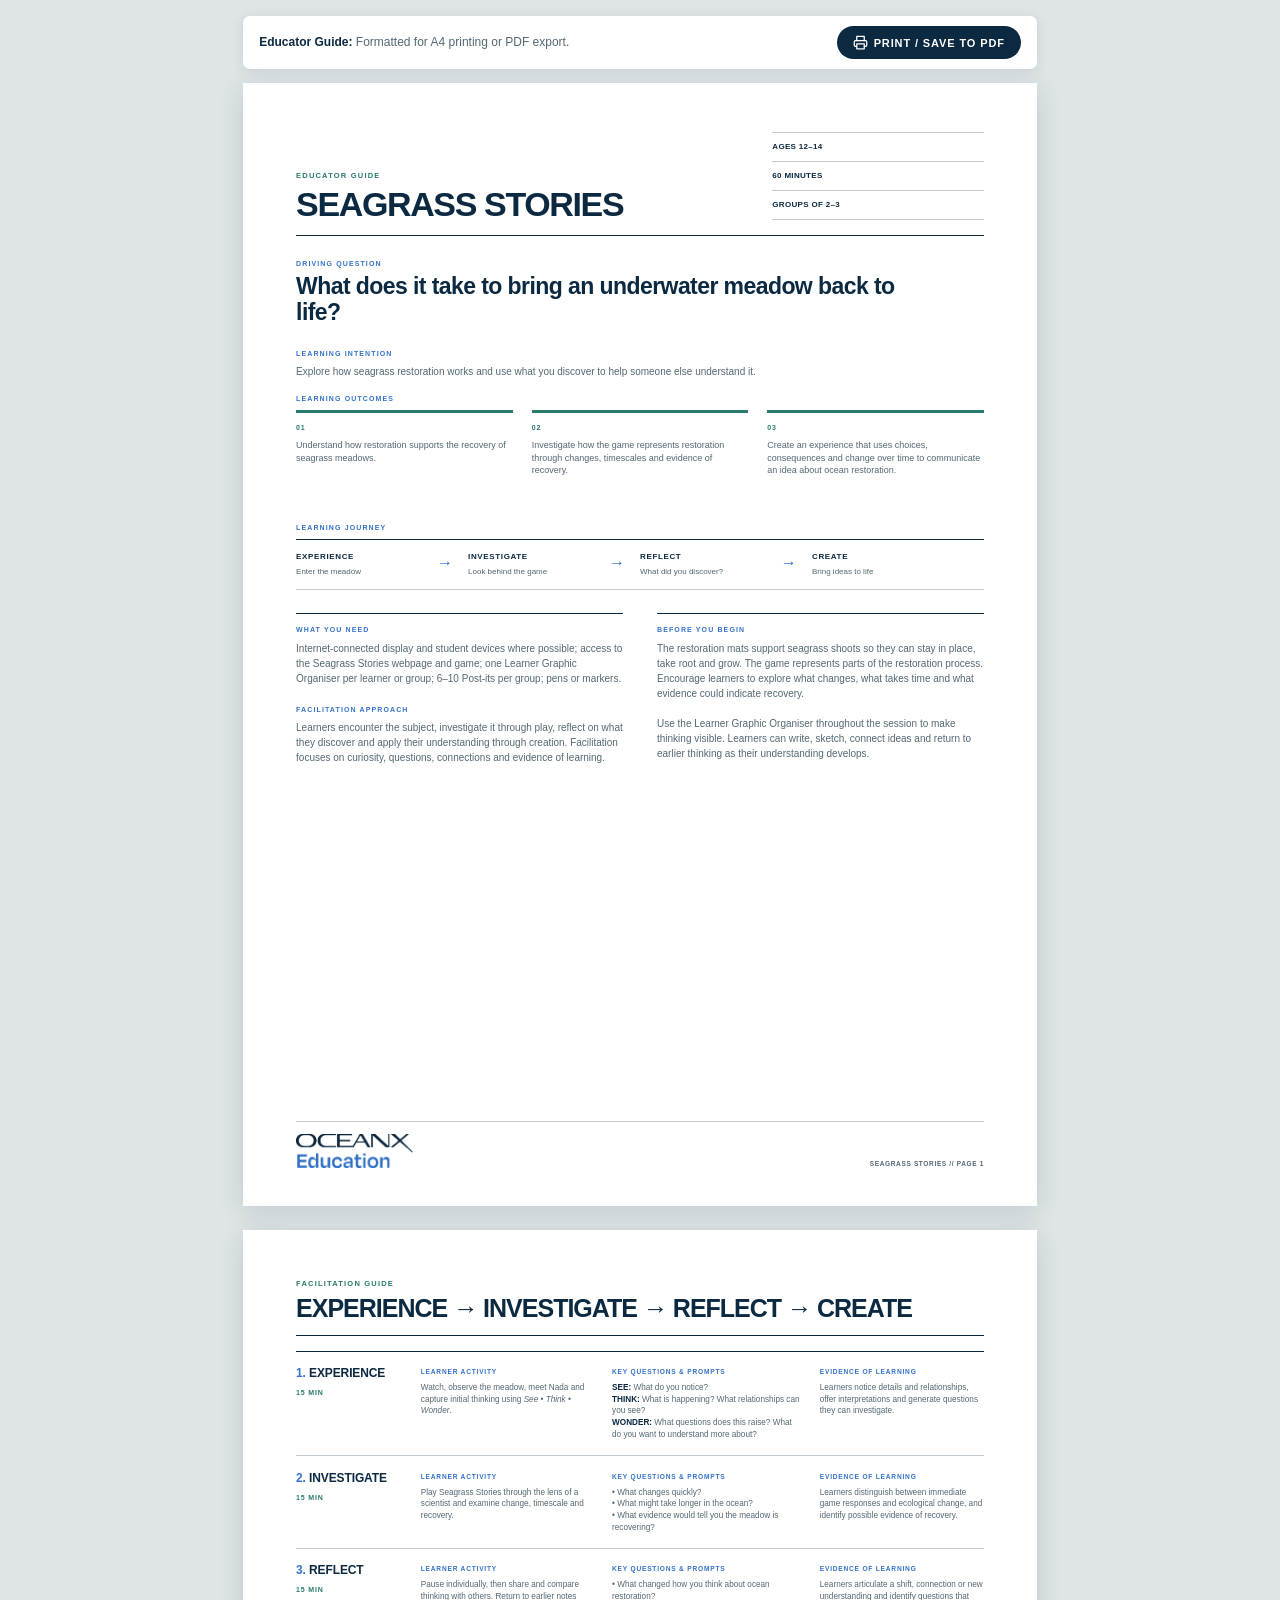
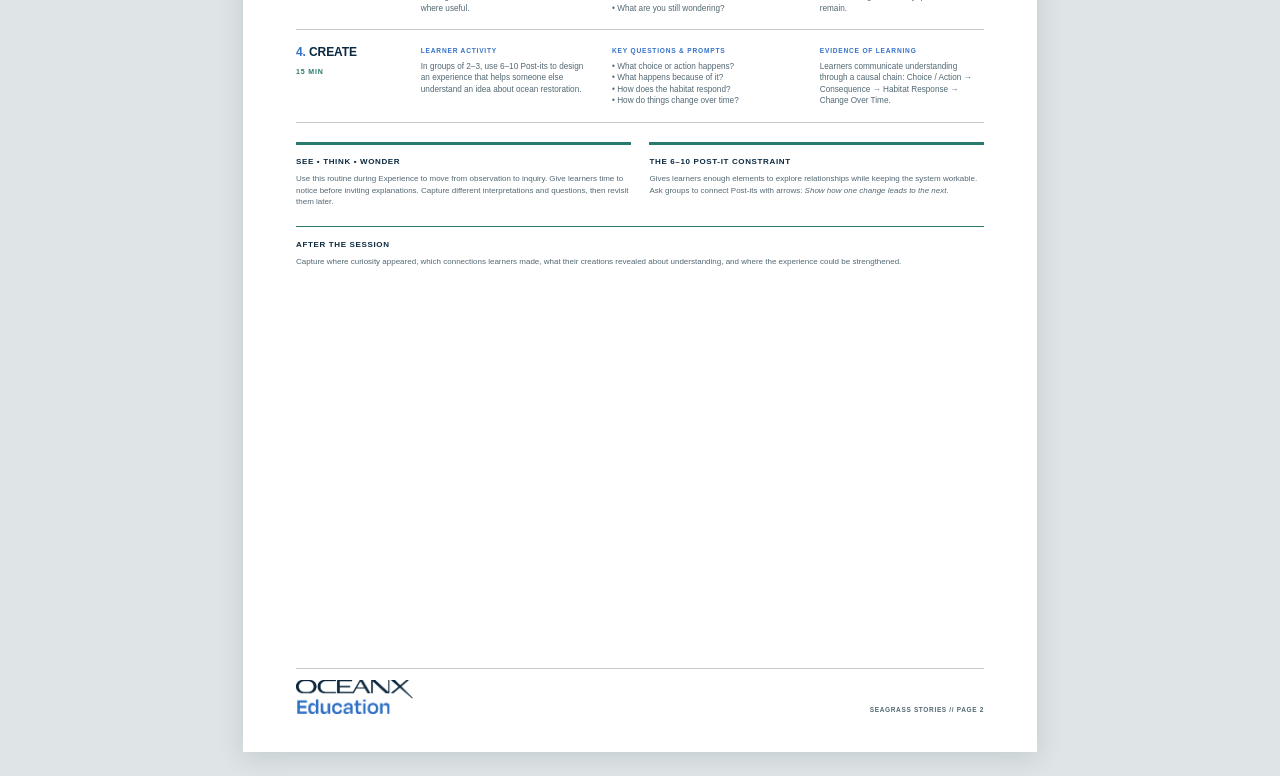
==== educatorguide.html @ f338c774 "Updated files with visual improvements" ====
<!DOCTYPE html>
<html lang="en-GB">
<head>
  <meta charset="UTF-8">
  <meta name="viewport" content="width=device-width, initial-scale=1.0">
  <title>Seagrass Stories – Educator Guide</title>
  <link rel="icon" type="image/svg+xml" href="data:image/svg+xml,%3Csvg xmlns='http://www.w3.org/2000/svg' viewBox='0 0 64 64'%3E%3Crect width='64' height='64' rx='14' fill='%230b2940'/%3E%3Cpath d='M30 55C23 43 23 26 38 9c2 18-1 34-8 46Z' fill='%234fb69c'/%3E%3Cpath d='M30 52c1-15 3-27 7-38' fill='none' stroke='%23d8f1e8' stroke-width='2' stroke-linecap='round'/%3E%3C/svg%3E">
  <style>
    @import url('https://fonts.googleapis.com/css2?family=Plus+Jakarta+Sans:wght@500;600;700;800&display=swap');

    :root {
      --navy: #0e2a38;
      --teal: #008374;
      --teal-light: #e8f5f3;
      --card-bg: #f8fafb;
      --header-bg: #f1f5f9;
      --text: #1f2937;
      --text-muted: #596773;
      --border: #cbd5e1;
      --border-light: #e2e8f0;
      --font-heading: 'Zeist', 'Plus Jakarta Sans', Arial, sans-serif;
      --font-body: Arial, Helvetica, sans-serif;
    }

    * {
      box-sizing: border-box;
      margin: 0;
      padding: 0;
    }

    body {
      background-color: #f8fafc;
      color: var(--text);
      font-family: var(--font-body);
      line-height: 1.5;
      -webkit-print-color-adjust: exact;
      print-color-adjust: exact;
    }

    /* =========================================================
       SCREEN ACTION BAR (Disappears on Print)
       ========================================================= */
    .print-action-bar {
      max-width: 820px;
      margin: 16px auto 0 auto;
      padding: 10px 16px;
      background: #ffffff;
      border: 1px solid var(--border);
      border-left: 4px solid var(--teal);
      border-radius: 6px;
      display: flex;
      justify-content: space-between;
      align-items: center;
      gap: 12px;
      box-shadow: 0 1px 4px rgba(0, 0, 0, 0.04);
    }

    .action-text {
      font-size: 12px;
      color: var(--text-muted);
      line-height: 1.4;
    }

    .action-text strong {
      color: var(--navy);
    }

    .print-btn {
      display: inline-flex;
      align-items: center;
      gap: 6px;
      background: var(--navy);
      color: #ffffff;
      border: none;
      padding: 8px 14px;
      border-radius: 4px;
      font-family: var(--font-heading);
      font-size: 11px;
      font-weight: 700;
      letter-spacing: 0.04em;
      text-transform: uppercase;
      cursor: pointer;
      white-space: nowrap;
      transition: opacity 0.15s ease;
    }

    .print-btn:hover {
      opacity: 0.9;
    }

    /* Document Sheets */
    .sheet {
      width: 100%;
      max-width: 820px;
      background: #ffffff;
      margin: 16px auto;
      padding: 24px 20px;
      box-shadow: 0 2px 10px rgba(0, 0, 0, 0.04);
      border: 1px solid var(--border-light);
      border-radius: 6px;
      display: flex;
      flex-direction: column;
      justify-content: space-between;
    }

    /* Header */
    .header {
      border-bottom: 2px solid var(--navy);
      padding-bottom: 10px;
      margin-bottom: 16px;
      display: flex;
      flex-direction: column;
      gap: 6px;
    }

    .eyebrow-row {
      display: flex;
      justify-content: space-between;
      align-items: center;
      margin-bottom: 2px;
    }

    .eyebrow {
      font-family: var(--font-heading);
      font-size: 11px;
      font-weight: 700;
      letter-spacing: 0.08em;
      text-transform: uppercase;
      color: var(--teal);
    }

    .print-badge {
      font-family: var(--font-heading);
      font-size: 9px;
      font-weight: 700;
      letter-spacing: 0.05em;
      text-transform: uppercase;
      color: var(--text-muted);
      border: 1px solid var(--border);
      background: var(--card-bg);
      padding: 2px 6px;
      border-radius: 3px;
    }

    .main-title {
      font-family: var(--font-heading);
      font-size: 26px;
      font-weight: 800;
      text-transform: uppercase;
      letter-spacing: -0.01em;
      color: var(--navy);
      line-height: 1.1;
    }

    .meta-pills {
      display: flex;
      flex-wrap: wrap;
      gap: 6px;
    }

    .meta-pills span {
      font-size: 11px;
      font-weight: bold;
      color: var(--navy);
      background: var(--teal-light);
      padding: 4px 10px;
      border-radius: 4px;
      border: 1px solid rgba(0, 131, 116, 0.2);
    }

    /* Content Hierarchy */
    .section-label {
      font-family: var(--font-heading);
      font-size: 11px;
      font-weight: 800;
      text-transform: uppercase;
      letter-spacing: 0.06em;
      color: var(--navy);
      margin-top: 14px;
      margin-bottom: 4px;
    }

    .lead-question {
      font-family: var(--font-heading);
      font-size: 16px;
      font-weight: 700;
      color: var(--navy);
      background: var(--card-bg);
      border-left: 3px solid var(--teal);
      border-top: 1px solid var(--border-light);
      border-right: 1px solid var(--border-light);
      border-bottom: 1px solid var(--border-light);
      padding: 10px 12px;
      border-radius: 0 6px 6px 0;
      margin: 8px 0 14px 0;
    }

    .body-copy {
      font-size: 12px;
      color: var(--text);
      line-height: 1.55;
      margin-bottom: 8px;
    }

    .bullet-list {
      list-style: none;
      margin-bottom: 12px;
    }

    .bullet-list li {
      font-size: 12px;
      line-height: 1.5;
      position: relative;
      padding-left: 14px;
      margin-bottom: 4px;
    }

    .bullet-list li::before {
      content: "•";
      position: absolute;
      left: 0;
      color: var(--teal);
      font-weight: bold;
    }

    /* Learning Journey */
    .journey-strip {
      display: grid;
      grid-template-columns: 1fr;
      gap: 8px;
      margin: 10px 0 16px 0;
    }

    .journey-step {
      background: var(--card-bg);
      border-left: 3px solid var(--teal);
      border-top: 1px solid var(--border-light);
      border-right: 1px solid var(--border-light);
      border-bottom: 1px solid var(--border-light);
      padding: 10px 12px;
      border-radius: 4px;
      display: flex;
      justify-content: space-between;
      align-items: baseline;
    }

    .step-name {
      font-family: var(--font-heading);
      font-size: 11px;
      font-weight: 800;
      text-transform: uppercase;
      color: var(--navy);
    }

    .step-sub {
      font-size: 11px;
      color: var(--text-muted);
    }

    .two-col {
      display: flex;
      flex-direction: column;
      gap: 12px;
      margin-top: 10px;
    }

    /* Facilitation Sequence (Page 2) */
    .sequence-stack {
      display: flex;
      flex-direction: column;
      gap: 10px;
      margin: 12px 0 16px 0;
    }

    .phase-card {
      border: 1px solid var(--border);
      border-radius: 6px;
      overflow: hidden;
      background: #ffffff;
    }

    .phase-card-header {
      background: var(--header-bg);
      border-bottom: 1px solid var(--border);
      padding: 8px 12px;
      display: flex;
      justify-content: space-between;
      align-items: center;
    }

    .phase-card-title {
      font-family: var(--font-heading);
      font-size: 12px;
      font-weight: 800;
      text-transform: uppercase;
      letter-spacing: 0.04em;
      color: var(--navy);
    }

    .phase-card-time {
      font-size: 10.5px;
      font-weight: bold;
      color: var(--teal);
      background: #ffffff;
      padding: 2px 8px;
      border: 1px solid var(--border);
      border-radius: 3px;
    }

    .phase-card-body {
      display: flex;
      flex-direction: column;
      gap: 10px;
      padding: 10px 12px;
    }

    .col-label {
      font-family: var(--font-heading);
      font-size: 10px;
      font-weight: 800;
      text-transform: uppercase;
      color: var(--teal);
      letter-spacing: 0.04em;
      margin-bottom: 3px;
    }

    .col-content {
      font-size: 11.5px;
      line-height: 1.45;
      color: var(--text);
    }

    .notes-grid {
      display: flex;
      flex-direction: column;
      gap: 8px;
      margin-bottom: 12px;
    }

    .note-box {
      background: var(--card-bg);
      border: 1px solid var(--border-light);
      border-left: 3px solid var(--navy);
      border-radius: 0 4px 4px 0;
      padding: 9px 12px;
    }

    .note-box h3 {
      font-family: var(--font-heading);
      font-size: 11px;
      font-weight: 800;
      text-transform: uppercase;
      color: var(--navy);
      margin-bottom: 2px;
    }

    .note-box p {
      font-size: 11px;
      line-height: 1.45;
      color: var(--text-muted);
    }

    .doc-footer {
      border-top: 1px solid var(--border-light);
      padding-top: 8px;
      margin-top: 16px;
      font-family: var(--font-heading);
      font-size: 9.5px;
      font-weight: 700;
      text-transform: uppercase;
      letter-spacing: 0.05em;
      color: var(--text-muted);
      display: flex;
      justify-content: space-between;
    }

    /* Screen Desktop Breakpoint */
    @media screen and (min-width: 768px) {
      .sheet {
        padding: 32px 34px;
      }
      .header {
        flex-direction: row;
        justify-content: space-between;
        align-items: flex-end;
      }
      .eyebrow-row {
        gap: 12px;
      }
      .journey-strip {
        grid-template-columns: repeat(4, 1fr);
        background: var(--card-bg);
        border: 1px solid var(--border-light);
        padding: 10px;
      }
      .journey-step {
        background: transparent;
        border: none;
        display: block;
        text-align: center;
        position: relative;
        padding: 2px;
      }
      .journey-step:not(:last-child)::after {
        content: "→";
        position: absolute;
        right: -8px;
        top: 25%;
        color: var(--teal);
        font-weight: bold;
      }
      .two-col {
        display: grid;
        grid-template-columns: 1fr 1fr;
        gap: 18px;
      }
      .phase-card-body {
        display: grid;
        grid-template-columns: 1.15fr 1fr 1fr;
        gap: 16px;
      }
      .notes-grid {
        display: grid;
        grid-template-columns: 1fr 1fr;
        gap: 12px;
      }
    }

    /* Strictly 2 A4 Pages in Print */
    @page {
      size: A4 portrait;
      margin: 0;
    }

    @media print {
      body {
        background: transparent;
      }

      /* Hide Action Bar during print */
      .print-action-bar {
        display: none !important;
      }

      .sheet {
        width: 210mm;
        height: 297mm;
        min-height: 297mm;
        max-height: 297mm;
        padding: 14mm 16mm 12mm 16mm;
        margin: 0 auto;
        box-shadow: none;
        border: none;
        border-radius: 0;
        page-break-after: always;
        overflow: hidden;
      }
      .header {
        flex-direction: row !important;
        justify-content: space-between !important;
        align-items: flex-end !important;
      }
      .journey-strip {
        display: grid !important;
        grid-template-columns: repeat(4, 1fr) !important;
        background: var(--card-bg);
        border: 1px solid var(--border-light);
        padding: 8px;
      }
      .journey-step {
        display: block !important;
        background: transparent !important;
        border: none !important;
        text-align: center;
        position: relative;
      }
      .journey-step:not(:last-child)::after {
        content: "→";
        position: absolute;
        right: -8px;
        top: 25%;
        color: var(--teal);
        font-weight: bold;
      }
      .two-col {
        display: grid !important;
        grid-template-columns: 1fr 1fr !important;
        gap: 16px !important;
      }
      .phase-card-body {
        display: grid !important;
        grid-template-columns: 1.15fr 1fr 1fr !important;
        gap: 14px !important;
      }
      .notes-grid {
        display: grid !important;
        grid-template-columns: 1fr 1fr !important;
        gap: 10px !important;
      }
    }
  </style>
  <style id="oceanx-editorial-redesign">
    :root {
      --navy: #0b2940;
      --teal: #287b6d;
      --blue: #3573c8;
      --paper: #ffffff;
      --wash: #f2f6f4;
      --text: #0b2940;
      --text-muted: #536873;
      --border: rgba(11, 41, 64, .25);
      --border-light: rgba(11, 41, 64, .14);
      --font-heading: "Zeist", "Avenir Next", Avenir, Arial, sans-serif;
      --font-body: "Zeist", "Avenir Next", Avenir, Arial, sans-serif;
    }

    body { background: #dfe5e6; color: var(--navy); line-height: 1.42; }

    .print-action-bar {
      width: min(210mm, calc(100% - 24px));
      max-width: none;
      border: 0;
      border-radius: 7px;
      box-shadow: 0 2px 12px rgba(11, 41, 64, .1);
    }

    .print-btn { border-radius: 99px; padding: 9px 16px; letter-spacing: .08em; }

    .sheet {
      position: relative;
      width: 210mm;
      max-width: none;
      min-height: 297mm;
      margin: 14px auto 24px;
      padding: 13mm 14mm 10mm;
      background: var(--paper);
      border: 0;
      border-radius: 0;
      box-shadow: 0 5px 25px rgba(11, 41, 64, .14);
    }

    .header {
      display: grid;
      grid-template-columns: 1fr auto;
      align-items: end;
      gap: 10mm;
      padding-bottom: 4mm;
      margin-bottom: 6mm;
      border-bottom: 1px solid var(--navy);
    }

    .eyebrow-row { display: block; }
    .eyebrow {
      margin-bottom: 2mm;
      color: var(--teal);
      font-size: 7.5px;
      letter-spacing: .16em;
    }
    .print-badge { display: none; }

    .main-title {
      max-width: 120mm;
      color: var(--navy);
      font-size: 34px;
      line-height: .92;
      letter-spacing: -.04em;
    }

    .meta-pills {
      width: 56mm;
      display: grid;
      gap: 0;
      border-top: 1px solid var(--border);
    }
    .meta-pills span {
      padding: 2.2mm 0;
      background: transparent;
      border: 0;
      border-bottom: 1px solid var(--border);
      border-radius: 0;
      color: var(--navy);
      font-size: 8px;
      letter-spacing: .04em;
      text-transform: uppercase;
    }

    .section-label {
      margin: 0 0 1.5mm;
      color: var(--blue);
      font-size: 7px;
      letter-spacing: .16em;
    }

    .lead-question {
      max-width: 160mm;
      margin: 0 0 6mm;
      padding: 0;
      background: transparent;
      border: 0;
      border-radius: 0;
      color: var(--navy);
      font-size: 23px;
      line-height: 1.12;
      letter-spacing: -.025em;
    }

    .body-copy { margin-bottom: 4mm; color: var(--text-muted); font-size: 10px; line-height: 1.5; }
    .bullet-list { margin: 0 0 5mm; display: grid; grid-template-columns: repeat(3, 1fr); gap: 5mm; counter-reset: outcomes; }
    .bullet-list li {
      min-height: 25mm;
      margin: 0;
      padding: 3mm 0 0;
      border-top: 3px solid var(--teal);
      color: var(--text-muted);
      font-size: 9px;
      line-height: 1.42;
      counter-increment: outcomes;
    }
    .bullet-list li::before {
      content: "0" counter(outcomes);
      position: static;
      display: block;
      margin-bottom: 2mm;
      color: var(--teal);
      font: 800 7px/1 var(--font-heading);
      letter-spacing: .12em;
    }

    .journey-strip {
      display: grid;
      grid-template-columns: repeat(4, 1fr);
      gap: 0;
      margin: 0 0 6mm;
      padding: 0;
      background: transparent;
      border-top: 1px solid var(--navy);
      border-bottom: 1px solid var(--border);
    }
    .journey-step {
      position: relative;
      display: block;
      padding: 3mm 3mm 3mm 0;
      background: transparent;
      border: 0;
      border-radius: 0;
      text-align: left;
    }
    .journey-step:not(:last-child)::after {
      content: "→";
      position: absolute;
      top: 3.2mm;
      right: 4mm;
      color: var(--blue);
      font-weight: 800;
    }
    .step-name { color: var(--navy); font-size: 8px; letter-spacing: .08em; }
    .step-sub { margin-top: 1mm; color: var(--text-muted); font-size: 8px; }

    .two-col { display: grid; grid-template-columns: 1fr 1fr; gap: 9mm; margin-top: 0; }
    .two-col > div { padding-top: 3mm; border-top: 1px solid var(--navy); }
    .two-col .section-label[style] { margin-top: 5mm !important; }

    /* Page 2: facilitation sequence */
    .sheet:nth-of-type(2) .header { grid-template-columns: 1fr; margin-bottom: 4mm; }
    .sheet:nth-of-type(2) .main-title { max-width: none; font-size: 25px !important; }

    .sequence-stack { gap: 0; margin: 0 0 5mm; border-top: 1px solid var(--navy); }
    .phase-card {
      display: grid;
      grid-template-columns: 33mm 1fr;
      background: transparent;
      border: 0;
      border-bottom: 1px solid var(--border);
      border-radius: 0;
      overflow: visible;
    }
    .phase-card-header {
      display: block;
      padding: 4mm 4mm 4mm 0;
      background: transparent;
      border: 0;
    }
    .phase-card-title {
      display: block;
      color: var(--navy);
      font-size: 12px;
      line-height: 1;
      letter-spacing: -.01em;
    }
    .phase-card-title::first-letter { color: var(--blue); }
    .phase-card-time {
      display: inline-block;
      margin-top: 2mm;
      padding: 0;
      background: transparent;
      border: 0;
      color: var(--teal);
      font-size: 7px;
      letter-spacing: .12em;
      text-transform: uppercase;
    }
    .phase-card-body {
      display: grid;
      grid-template-columns: 1.05fr 1.15fr 1fr;
      gap: 5mm;
      padding: 4mm 0;
    }
    .col-label {
      margin-bottom: 1.5mm;
      color: var(--blue);
      font-size: 6.6px;
      letter-spacing: .12em;
    }
    .col-content { color: var(--text-muted); font-size: 8.2px; line-height: 1.42; }
    .col-content strong { color: var(--navy); }

    .notes-grid { display: grid; grid-template-columns: 1fr 1fr; gap: 5mm; margin: 0; }
    .note-box {
      padding: 3mm 0 0;
      background: transparent;
      border: 0;
      border-top: 3px solid var(--teal);
      border-radius: 0;
    }
    .note-box[style] { grid-column: 1 / -1 !important; border-top-width: 1px; }
    .note-box h3 { margin-bottom: 1.5mm; font-size: 8px; letter-spacing: .08em; }
    .note-box p { color: var(--text-muted); font-size: 8px; line-height: 1.42; }

    .doc-footer {
      min-height: 11mm;
      align-items: flex-end;
      padding-top: 3mm;
      margin-top: 5mm;
      border-top: 1px solid var(--border);
      font-size: 6.5px;
      letter-spacing: .1em;
    }
    .oceanx-footer-logo {
      display: block;
      width: 31mm;
      height: 9mm;
      background: url("[data-uri]") left bottom / contain no-repeat;
      color: transparent;
      font-size: 0;
    }

    @media screen and (min-width: 768px) {
      .sheet { padding: 13mm 14mm 10mm; }
      .header { display: grid; }
      .journey-strip { padding: 0; background: transparent; border-left: 0; border-right: 0; }
      .journey-step { text-align: left; padding: 3mm 3mm 3mm 0; }
      .two-col { gap: 9mm; }
      .phase-card-body { gap: 5mm; }
      .notes-grid { gap: 5mm; }
    }

    /* Phone-first reading view. Print rules below remain A4-specific. */
    @media screen and (max-width: 767px) {
      body { background: #fff; }

      .print-action-bar {
        width: 100%;
        margin: 0;
        padding: 10px 14px;
        border-radius: 0;
        box-shadow: 0 1px 8px rgba(11, 41, 64, .1);
      }
      .action-text { font-size: 11px; }
      .print-btn { padding: 9px 12px; font-size: 9px; }
      .print-btn svg { display: none; }

      .sheet {
        width: 100%;
        min-height: 0;
        margin: 0;
        padding: 30px 20px 24px;
        overflow: visible;
        box-shadow: none;
        border-bottom: 8px solid var(--wash);
      }

      .header,
      .sheet:nth-of-type(2) .header {
        display: block;
        margin-bottom: 28px;
        padding-bottom: 20px;
      }
      .eyebrow { margin-bottom: 10px; font-size: 9px; }
      .main-title { max-width: none; font-size: clamp(34px, 12vw, 48px); line-height: .94; }
      .sheet:nth-of-type(2) .main-title { font-size: 25px !important; line-height: 1.06; }

      .meta-pills {
        width: 100%;
        grid-template-columns: repeat(3, 1fr);
        margin-top: 20px;
      }
      .meta-pills span {
        padding: 10px 5px 10px 0;
        font-size: 9px;
      }

      .section-label { margin-bottom: 8px; font-size: 9px; }
      .lead-question { margin-bottom: 30px; font-size: 27px; line-height: 1.12; }
      .body-copy { margin-bottom: 24px; font-size: 14px; line-height: 1.58; }

      .bullet-list {
        display: block;
        margin-bottom: 28px;
      }
      .bullet-list li {
        min-height: 0;
        margin-bottom: 20px;
        padding: 12px 0 0;
        font-size: 14px;
        line-height: 1.5;
      }
      .bullet-list li::before { margin-bottom: 8px; font-size: 9px; }

      .journey-strip {
        display: block;
        margin-bottom: 30px;
        border-bottom: 0;
      }
      .journey-step {
        padding: 15px 28px 15px 0;
        border-bottom: 1px solid var(--border);
      }
      .journey-step:not(:last-child)::after {
        content: "↓";
        top: 17px;
        right: 4px;
      }
      .step-name { font-size: 11px; }
      .step-sub { margin-top: 4px; font-size: 12px; }

      .two-col { display: block; }
      .two-col > div { margin-bottom: 28px; padding-top: 16px; }
      .two-col .section-label[style] { margin-top: 26px !important; }

      .sequence-stack { margin-bottom: 30px; }
      .phase-card {
        display: block;
        padding: 22px 0;
      }
      .phase-card-header {
        display: flex;
        justify-content: space-between;
        align-items: baseline;
        padding: 0 0 18px;
      }
      .phase-card-title { font-size: 21px; }
      .phase-card-time { margin-top: 0; font-size: 9px; }
      .phase-card-body {
        display: block;
        padding: 0;
      }
      .phase-card-body > div {
        padding: 15px 0;
        border-top: 1px solid var(--border-light);
      }
      .col-label { margin-bottom: 7px; font-size: 9px; }
      .col-content { font-size: 14px; line-height: 1.55; }

      .notes-grid { display: block; }
      .note-box,
      .note-box[style] {
        margin-bottom: 26px;
        padding-top: 14px;
      }
      .note-box h3 { margin-bottom: 8px; font-size: 11px; }
      .note-box p { font-size: 14px; line-height: 1.55; }

      .doc-footer {
        min-height: 46px;
        margin-top: 28px;
        padding-top: 14px;
        font-size: 8px;
      }
      .oceanx-footer-logo { width: 112px; height: 33px; }
    }

    @media print {
      body { background: transparent; }
      .sheet {
        width: 210mm;
        height: 297mm;
        min-height: 297mm;
        max-height: 297mm;
        padding: 13mm 14mm 10mm;
        margin: 0;
        background: #fff;
        box-shadow: none;
      }
      .header { display: grid !important; grid-template-columns: 1fr auto !important; }
      .sheet:nth-of-type(2) .header { grid-template-columns: 1fr !important; }
      .journey-strip { padding: 0; background: transparent; border-left: 0; border-right: 0; }
      .journey-step { text-align: left; padding: 3mm 3mm 3mm 0; }
      .two-col { gap: 9mm !important; }
      .phase-card-body { gap: 5mm !important; }
      .notes-grid { gap: 5mm !important; }
    }
  </style>
</head>
<body>

  <!-- SCREEN-ONLY ACTION BAR -->
  <aside class="print-action-bar" aria-label="Print controls">
    <div class="action-text">
      <strong>Educator Guide:</strong> Formatted for A4 printing or PDF export.
    </div>
    <button class="print-btn" onclick="window.print()">
      <svg width="15" height="15" viewBox="0 0 24 24" fill="none" stroke="currentColor" stroke-width="2" stroke-linecap="round" stroke-linejoin="round" aria-hidden="true">
        <polyline points="6 9 6 2 18 2 18 9"></polyline>
        <path d="M6 18H4a2 2 0 0 1-2-2v-5a2 2 0 0 1 2-2h16a2 2 0 0 1 2 2v5a2 2 0 0 1-2 2h-2"></path>
        <rect x="6" y="14" width="12" height="8"></rect>
      </svg>
      Print / Save to PDF
    </button>
  </aside>

  <!-- ================= GUIDE: PAGE 1 (OVERVIEW) ================= -->
  <main class="sheet">
    <div>
      <header class="header">
        <div>
          <div class="eyebrow-row">
            <div class="eyebrow">Educator Guide</div>
            <span class="print-badge">A4 Printable Guide</span>
          </div>
          <h1 class="main-title">Seagrass Stories</h1>
        </div>
        <div class="meta-pills">
          <span>Ages 12–14</span>
          <span>60 minutes</span>
          <span>Groups of 2–3</span>
        </div>
      </header>

      <div class="section-label">Driving question</div>
      <div class="lead-question">What does it take to bring an underwater meadow back to life?</div>

      <div class="section-label">Learning intention</div>
      <p class="body-copy">Explore how seagrass restoration works and use what you discover to help someone else understand it.</p>

      <div class="section-label">Learning outcomes</div>
      <ul class="bullet-list">
        <li>Understand how restoration supports the recovery of seagrass meadows.</li>
        <li>Investigate how the game represents restoration through changes, timescales and evidence of recovery.</li>
        <li>Create an experience that uses choices, consequences and change over time to communicate an idea about ocean restoration.</li>
      </ul>

      <div class="section-label">Learning journey</div>
      <div class="journey-strip">
        <div class="journey-step">
          <div class="step-name">Experience</div>
          <div class="step-sub">Enter the meadow</div>
        </div>
        <div class="journey-step">
          <div class="step-name">Investigate</div>
          <div class="step-sub">Look behind the game</div>
        </div>
        <div class="journey-step">
          <div class="step-name">Reflect</div>
          <div class="step-sub">What did you discover?</div>
        </div>
        <div class="journey-step">
          <div class="step-name">Create</div>
          <div class="step-sub">Bring ideas to life</div>
        </div>
      </div>

      <div class="two-col">
        <div>
          <div class="section-label">What you need</div>
          <p class="body-copy">Internet-connected display and student devices where possible; access to the Seagrass Stories webpage and game; one Learner Graphic Organiser per learner or group; 6–10 Post-its per group; pens or markers.</p>

          <div class="section-label" style="margin-top: 12px;">Facilitation approach</div>
          <p class="body-copy">Learners encounter the subject, investigate it through play, reflect on what they discover and apply their understanding through creation. Facilitation focuses on curiosity, questions, connections and evidence of learning.</p>
        </div>

        <div>
          <div class="section-label">Before you begin</div>
          <p class="body-copy">The restoration mats support seagrass shoots so they can stay in place, take root and grow. The game represents parts of the restoration process. Encourage learners to explore what changes, what takes time and what evidence could indicate recovery.</p>
          <p class="body-copy" style="margin-top: 8px;">Use the Learner Graphic Organiser throughout the session to make thinking visible. Learners can write, sketch, connect ideas and return to earlier thinking as their understanding develops.</p>
        </div>
      </div>
    </div>

    <footer class="doc-footer">
      <span class="oceanx-footer-logo">OceanX Education</span>
      <span>Seagrass Stories // Page 1</span>
    </footer>
  </main>

  <!-- ================= GUIDE: PAGE 2 (FACILITATION GUIDE) ================= -->
  <main class="sheet">
    <div>
      <header class="header">
        <div>
          <div class="eyebrow-row">
            <div class="eyebrow">Facilitation Guide</div>
            <span class="print-badge">Session Timeline</span>
          </div>
          <h1 class="main-title" style="font-size: 22px;">Experience → Investigate → Reflect → Create</h1>
        </div>
      </header>

      <div class="sequence-stack">
        <!-- 1 -->
        <div class="phase-card">
          <div class="phase-card-header">
            <span class="phase-card-title">1. Experience</span>
            <span class="phase-card-time">15 min</span>
          </div>
          <div class="phase-card-body">
            <div>
              <div class="col-label">Learner Activity</div>
              <div class="col-content">Watch, observe the meadow, meet Nada and capture initial thinking using <em>See • Think • Wonder</em>.</div>
            </div>
            <div>
              <div class="col-label">Key Questions & Prompts</div>
              <div class="col-content">
                <strong>SEE:</strong> What do you notice?<br>
                <strong>THINK:</strong> What is happening? What relationships can you see?<br>
                <strong>WONDER:</strong> What questions does this raise? What do you want to understand more about?
              </div>
            </div>
            <div>
              <div class="col-label">Evidence of Learning</div>
              <div class="col-content">Learners notice details and relationships, offer interpretations and generate questions they can investigate.</div>
            </div>
          </div>
        </div>

        <!-- 2 -->
        <div class="phase-card">
          <div class="phase-card-header">
            <span class="phase-card-title">2. Investigate</span>
            <span class="phase-card-time">15 min</span>
          </div>
          <div class="phase-card-body">
            <div>
              <div class="col-label">Learner Activity</div>
              <div class="col-content">Play Seagrass Stories through the lens of a scientist and examine change, timescale and recovery.</div>
            </div>
            <div>
              <div class="col-label">Key Questions & Prompts</div>
              <div class="col-content">
                • What changes quickly?<br>
                • What might take longer in the ocean?<br>
                • What evidence would tell you the meadow is recovering?
              </div>
            </div>
            <div>
              <div class="col-label">Evidence of Learning</div>
              <div class="col-content">Learners distinguish between immediate game responses and ecological change, and identify possible evidence of recovery.</div>
            </div>
          </div>
        </div>

        <!-- 3 -->
        <div class="phase-card">
          <div class="phase-card-header">
            <span class="phase-card-title">3. Reflect</span>
            <span class="phase-card-time">15 min</span>
          </div>
          <div class="phase-card-body">
            <div>
              <div class="col-label">Learner Activity</div>
              <div class="col-content">Pause individually, then share and compare thinking with others. Return to earlier notes where useful.</div>
            </div>
            <div>
              <div class="col-label">Key Questions & Prompts</div>
              <div class="col-content">
                • What changed how you think about ocean restoration?<br>
                • What are you still wondering?
              </div>
            </div>
            <div>
              <div class="col-label">Evidence of Learning</div>
              <div class="col-content">Learners articulate a shift, connection or new understanding and identify questions that remain.</div>
            </div>
          </div>
        </div>

        <!-- 4 -->
        <div class="phase-card">
          <div class="phase-card-header">
            <span class="phase-card-title">4. Create</span>
            <span class="phase-card-time">15 min</span>
          </div>
          <div class="phase-card-body">
            <div>
              <div class="col-label">Learner Activity</div>
              <div class="col-content">In groups of 2–3, use 6–10 Post-its to design an experience that helps someone else understand an idea about ocean restoration.</div>
            </div>
            <div>
              <div class="col-label">Key Questions & Prompts</div>
              <div class="col-content">
                • What choice or action happens?<br>
                • What happens because of it?<br>
                • How does the habitat respond?<br>
                • How do things change over time?
              </div>
            </div>
            <div>
              <div class="col-label">Evidence of Learning</div>
              <div class="col-content">Learners communicate understanding through a causal chain: Choice / Action → Consequence → Habitat Response → Change Over Time.</div>
            </div>
          </div>
        </div>
      </div>

      <div class="notes-grid">
        <div class="note-box">
          <h3>See • Think • Wonder</h3>
          <p>Use this routine during Experience to move from observation to inquiry. Give learners time to notice before inviting explanations. Capture different interpretations and questions, then revisit them later.</p>
        </div>
        <div class="note-box">
          <h3>The 6–10 Post-it Constraint</h3>
          <p>Gives learners enough elements to explore relationships while keeping the system workable. Ask groups to connect Post-its with arrows: <em>Show how one change leads to the next.</em></p>
        </div>
        <div class="note-box" style="grid-column: 1 / -1;">
          <h3>After the Session</h3>
          <p>Capture where curiosity appeared, which connections learners made, what their creations revealed about understanding, and where the experience could be strengthened.</p>
        </div>
      </div>
    </div>

    <footer class="doc-footer">
      <span class="oceanx-footer-logo">OceanX Education</span>
      <span>Seagrass Stories // Page 2</span>
    </footer>
  </main>

</body>
</html>
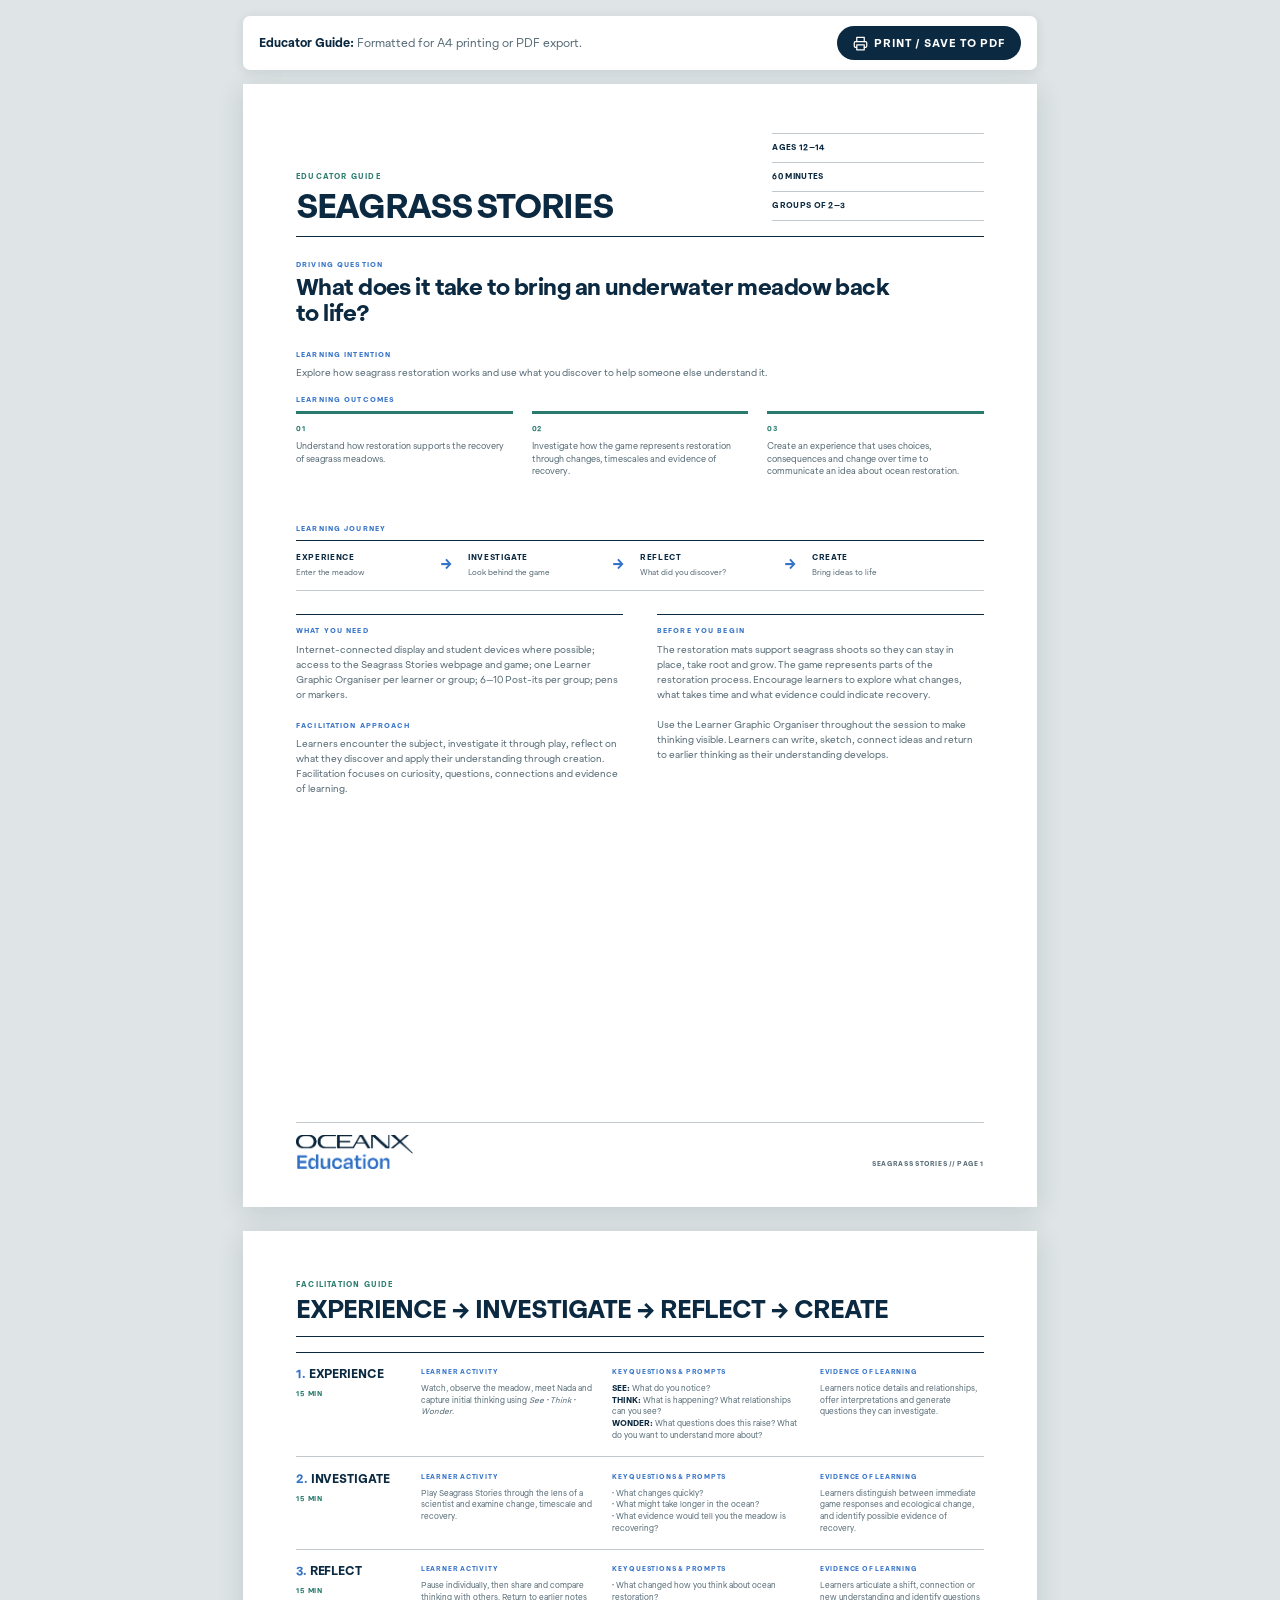
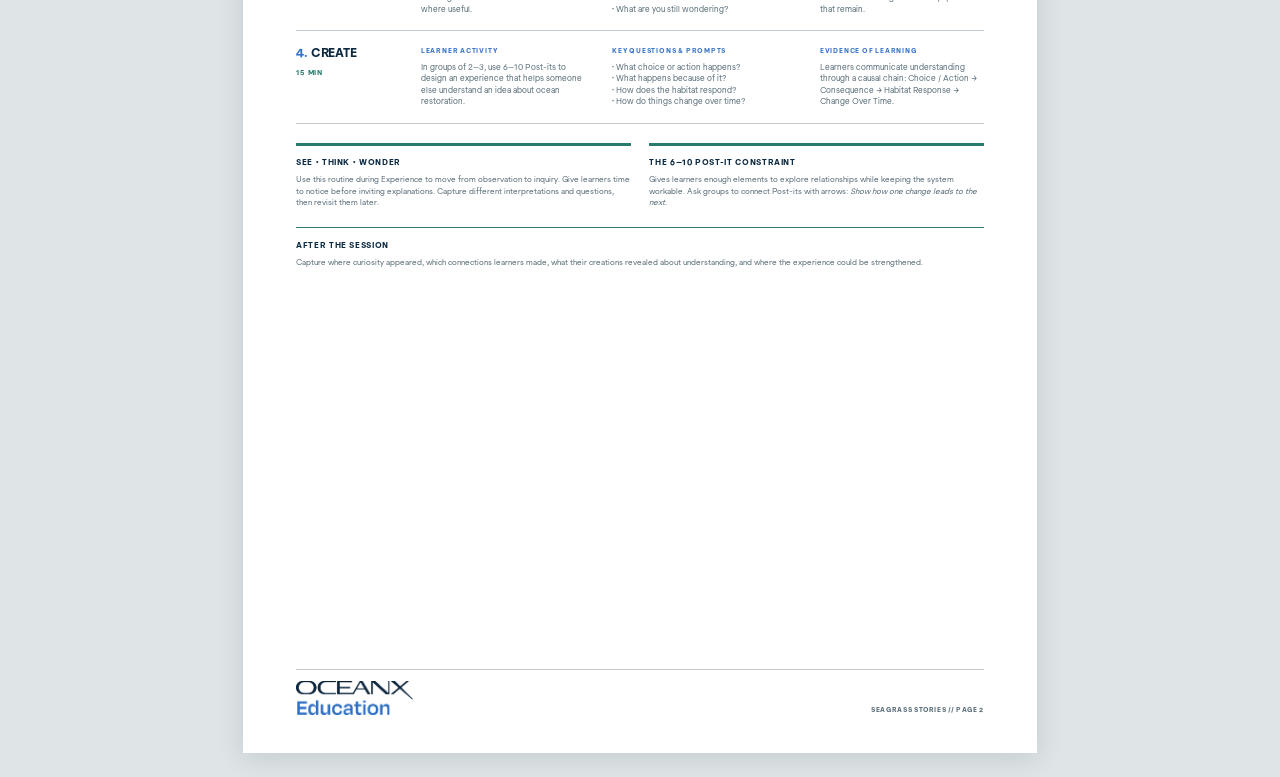
==== commit 6e6a6359: "Fix brand font loading and refresh header/footer branding - Add local @font-face declarations for Ze" ====
--- a/educatorguide.html
+++ b/educatorguide.html
@@ -6,7 +6,34 @@
   <title>Seagrass Stories – Educator Guide</title>
   <link rel="icon" type="image/svg+xml" href="data:image/svg+xml,%3Csvg xmlns='http://www.w3.org/2000/svg' viewBox='0 0 64 64'%3E%3Crect width='64' height='64' rx='14' fill='%230b2940'/%3E%3Cpath d='M30 55C23 43 23 26 38 9c2 18-1 34-8 46Z' fill='%234fb69c'/%3E%3Cpath d='M30 52c1-15 3-27 7-38' fill='none' stroke='%23d8f1e8' stroke-width='2' stroke-linecap='round'/%3E%3C/svg%3E">
   <style>
-    @import url('https://fonts.googleapis.com/css2?family=Plus+Jakarta+Sans:wght@500;600;700;800&display=swap');
+    @font-face {
+      font-family: 'Zeist';
+      src: url('assets/fonts/ZeistN2-Regular.otf') format('opentype');
+      font-weight: 400;
+      font-style: normal;
+      font-display: swap;
+    }
+    @font-face {
+      font-family: 'Zeist';
+      src: url('assets/fonts/ZeistN2-Medium.otf') format('opentype');
+      font-weight: 500;
+      font-style: normal;
+      font-display: swap;
+    }
+    @font-face {
+      font-family: 'Zeist';
+      src: url('assets/fonts/ZeistN2-SemiBold.otf') format('opentype');
+      font-weight: 600;
+      font-style: normal;
+      font-display: swap;
+    }
+    @font-face {
+      font-family: 'Zeist';
+      src: url('assets/fonts/ZeistN2-Bold.otf') format('opentype');
+      font-weight: 700;
+      font-style: normal;
+      font-display: swap;
+    }
 
     :root {
       --navy: #0e2a38;
@@ -18,8 +45,8 @@
       --text-muted: #596773;
       --border: #cbd5e1;
       --border-light: #e2e8f0;
-      --font-heading: 'Zeist', 'Plus Jakarta Sans', Arial, sans-serif;
-      --font-body: Arial, Helvetica, sans-serif;
+      --font-heading: 'Zeist', Arial, 'Helvetica Neue', sans-serif;
+      --font-body: 'Zeist', Arial, 'Helvetica Neue', sans-serif;
     }
 
     * {
@@ -145,7 +172,7 @@
     .main-title {
       font-family: var(--font-heading);
       font-size: 26px;
-      font-weight: 800;
+      font-weight: 700;
       text-transform: uppercase;
       letter-spacing: -0.01em;
       color: var(--navy);
@@ -172,7 +199,7 @@
     .section-label {
       font-family: var(--font-heading);
       font-size: 11px;
-      font-weight: 800;
+      font-weight: 700;
       text-transform: uppercase;
       letter-spacing: 0.06em;
       color: var(--navy);
@@ -247,7 +274,7 @@
     .step-name {
       font-family: var(--font-heading);
       font-size: 11px;
-      font-weight: 800;
+      font-weight: 700;
       text-transform: uppercase;
       color: var(--navy);
     }
@@ -291,7 +318,7 @@
     .phase-card-title {
       font-family: var(--font-heading);
       font-size: 12px;
-      font-weight: 800;
+      font-weight: 700;
       text-transform: uppercase;
       letter-spacing: 0.04em;
       color: var(--navy);
@@ -317,7 +344,7 @@
     .col-label {
       font-family: var(--font-heading);
       font-size: 10px;
-      font-weight: 800;
+      font-weight: 700;
       text-transform: uppercase;
       color: var(--teal);
       letter-spacing: 0.04em;
@@ -348,7 +375,7 @@
     .note-box h3 {
       font-family: var(--font-heading);
       font-size: 11px;
-      font-weight: 800;
+      font-weight: 700;
       text-transform: uppercase;
       color: var(--navy);
       margin-bottom: 2px;
@@ -510,8 +537,8 @@
       --text-muted: #536873;
       --border: rgba(11, 41, 64, .25);
       --border-light: rgba(11, 41, 64, .14);
-      --font-heading: "Zeist", "Avenir Next", Avenir, Arial, sans-serif;
-      --font-body: "Zeist", "Avenir Next", Avenir, Arial, sans-serif;
+      --font-heading: 'Zeist', Arial, 'Helvetica Neue', sans-serif;
+      --font-body: 'Zeist', Arial, 'Helvetica Neue', sans-serif;
     }
 
     body { background: #dfe5e6; color: var(--navy); line-height: 1.42; }
@@ -651,7 +678,7 @@
       top: 3.2mm;
       right: 4mm;
       color: var(--blue);
-      font-weight: 800;
+      font-weight: 700;
     }
     .step-name { color: var(--navy); font-size: 8px; letter-spacing: .08em; }
     .step-sub { margin-top: 1mm; color: var(--text-muted); font-size: 8px; }
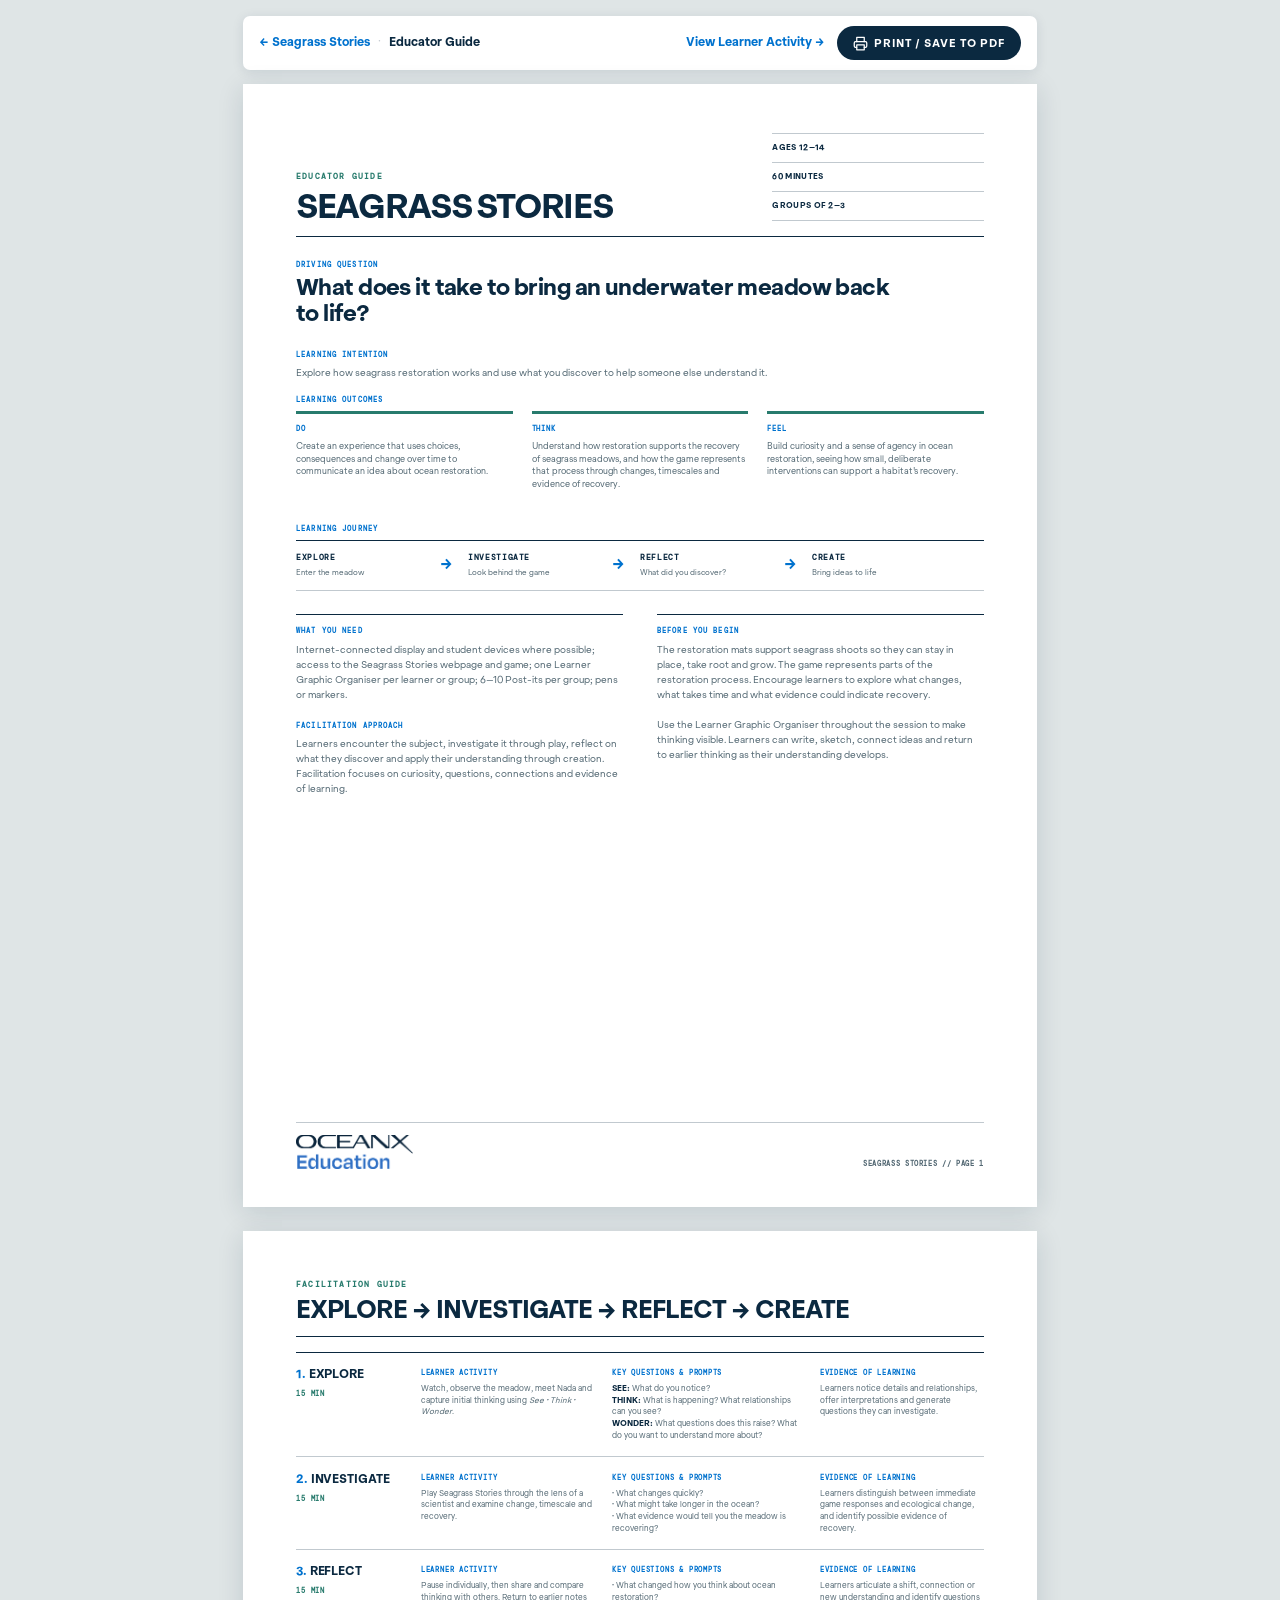
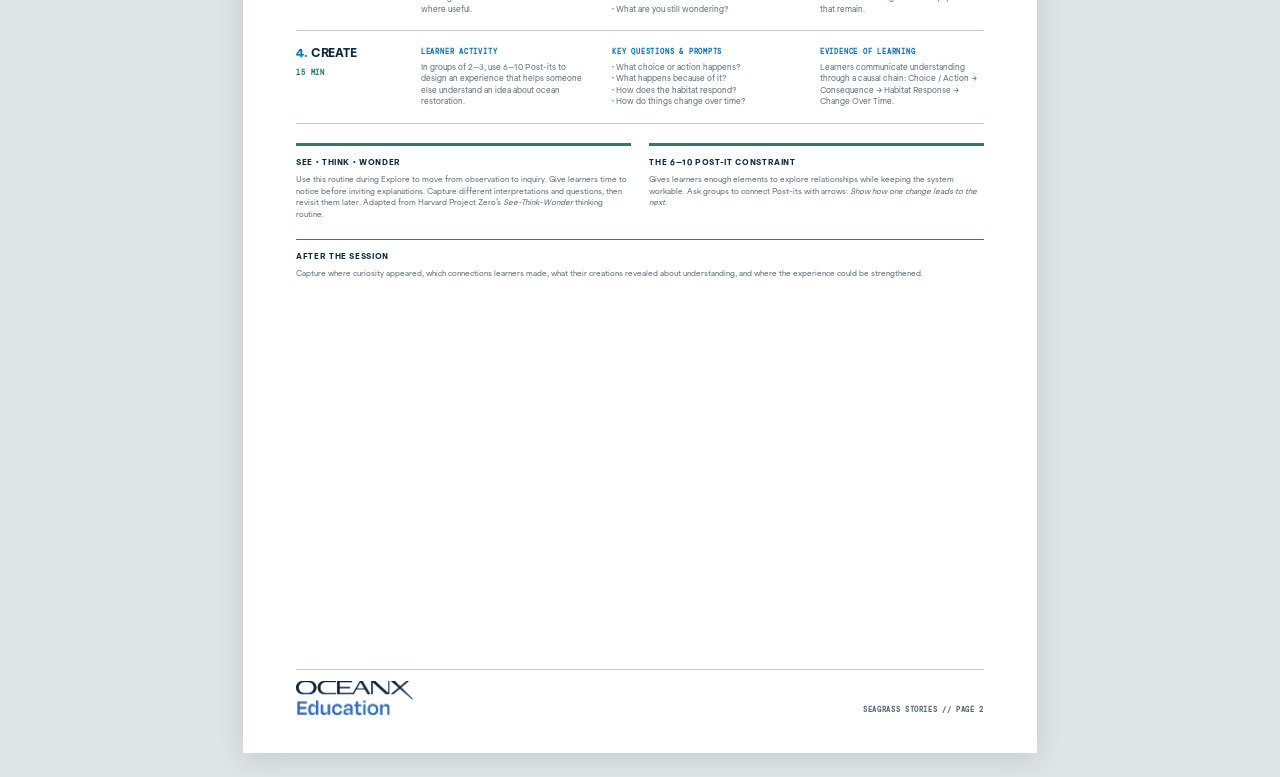
==== commit 6df172a5: "Streamline look, feel, navigation, learning design and language to match I Am Kelp Look & feel: - Pr" ====
--- a/educatorguide.html
+++ b/educatorguide.html
@@ -31,6 +31,13 @@
       font-family: 'Zeist';
       src: url('assets/fonts/ZeistN2-Bold.otf') format('opentype');
       font-weight: 700;
+      font-style: normal;
+      font-display: swap;
+    }
+    @font-face {
+      font-family: 'DM Mono';
+      src: url('assets/fonts/DMMono-Medium.ttf') format('truetype');
+      font-weight: 500;
       font-style: normal;
       font-display: swap;
     }
@@ -530,7 +537,7 @@
     :root {
       --navy: #0b2940;
       --teal: #287b6d;
-      --blue: #3573c8;
+      --blue: #0072ce;
       --paper: #ffffff;
       --wash: #f2f6f4;
       --text: #0b2940;
@@ -539,9 +546,23 @@
       --border-light: rgba(11, 41, 64, .14);
       --font-heading: 'Zeist', Arial, 'Helvetica Neue', sans-serif;
       --font-body: 'Zeist', Arial, 'Helvetica Neue', sans-serif;
+      --font-mono: 'DM Mono', 'SFMono-Regular', monospace;
     }
 
     body { background: #dfe5e6; color: var(--navy); line-height: 1.42; }
+    .eyebrow, .section-label, .col-label, .phase-card-time, .step-name, .doc-footer, .print-badge {
+      font-family: var(--font-mono);
+    }
+    .bullet-list li::before { font-family: var(--font-mono); }
+    .bullet-list.dtf li::before { content: none; }
+    .bullet-list.dtf li b {
+      display: block;
+      margin-bottom: 2mm;
+      color: var(--blue);
+      font: 800 7px/1 var(--font-mono);
+      letter-spacing: .12em;
+      text-transform: uppercase;
+    }
 
     .print-action-bar {
       width: min(210mm, calc(100% - 24px));
@@ -552,6 +573,13 @@
     }
 
     .print-btn { border-radius: 99px; padding: 9px 16px; letter-spacing: .08em; }
+
+    .print-nav { flex: 1 1 auto; display: flex; align-items: center; gap: 8px; flex-wrap: wrap; min-width: 0; font-size: 12px; }
+    .print-nav a { color: var(--blue); text-decoration: none; font-weight: 700; }
+    .print-nav a:hover { text-decoration: underline; }
+    .print-nav .sep { color: var(--border); }
+    .print-nav b { color: var(--navy); }
+    .print-nav .switch { margin-left: auto; padding-left: 8px; }
 
     .sheet {
       position: relative;
@@ -932,9 +960,11 @@
 
   <!-- SCREEN-ONLY ACTION BAR -->
   <aside class="print-action-bar" aria-label="Print controls">
-    <div class="action-text">
-      <strong>Educator Guide:</strong> Formatted for A4 printing or PDF export.
-    </div>
+    <nav class="print-nav">
+      <a href="index.html" onclick="if(history.length>1){history.back();return false;}">← Seagrass Stories</a>
+      <span class="sep">·</span><b>Educator Guide</b>
+      <a class="switch" href="learneractivity.html">View Learner Activity →</a>
+    </nav>
     <button class="print-btn" onclick="window.print()">
       <svg width="15" height="15" viewBox="0 0 24 24" fill="none" stroke="currentColor" stroke-width="2" stroke-linecap="round" stroke-linejoin="round" aria-hidden="true">
         <polyline points="6 9 6 2 18 2 18 9"></polyline>
@@ -970,16 +1000,16 @@
       <p class="body-copy">Explore how seagrass restoration works and use what you discover to help someone else understand it.</p>
 
       <div class="section-label">Learning outcomes</div>
-      <ul class="bullet-list">
-        <li>Understand how restoration supports the recovery of seagrass meadows.</li>
-        <li>Investigate how the game represents restoration through changes, timescales and evidence of recovery.</li>
-        <li>Create an experience that uses choices, consequences and change over time to communicate an idea about ocean restoration.</li>
+      <ul class="bullet-list dtf">
+        <li><b>Do</b>Create an experience that uses choices, consequences and change over time to communicate an idea about ocean restoration.</li>
+        <li><b>Think</b>Understand how restoration supports the recovery of seagrass meadows, and how the game represents that process through changes, timescales and evidence of recovery.</li>
+        <li><b>Feel</b>Build curiosity and a sense of agency in ocean restoration, seeing how small, deliberate interventions can support a habitat's recovery.</li>
       </ul>
 
       <div class="section-label">Learning journey</div>
       <div class="journey-strip">
         <div class="journey-step">
-          <div class="step-name">Experience</div>
+          <div class="step-name">Explore</div>
           <div class="step-sub">Enter the meadow</div>
         </div>
         <div class="journey-step">
@@ -1028,7 +1058,7 @@
             <div class="eyebrow">Facilitation Guide</div>
             <span class="print-badge">Session Timeline</span>
           </div>
-          <h1 class="main-title" style="font-size: 22px;">Experience → Investigate → Reflect → Create</h1>
+          <h1 class="main-title" style="font-size: 22px;">Explore → Investigate → Reflect → Create</h1>
         </div>
       </header>
 
@@ -1036,7 +1066,7 @@
         <!-- 1 -->
         <div class="phase-card">
           <div class="phase-card-header">
-            <span class="phase-card-title">1. Experience</span>
+            <span class="phase-card-title">1. Explore</span>
             <span class="phase-card-time">15 min</span>
           </div>
           <div class="phase-card-body">
@@ -1141,7 +1171,7 @@
       <div class="notes-grid">
         <div class="note-box">
           <h3>See • Think • Wonder</h3>
-          <p>Use this routine during Experience to move from observation to inquiry. Give learners time to notice before inviting explanations. Capture different interpretations and questions, then revisit them later.</p>
+          <p>Use this routine during Explore to move from observation to inquiry. Give learners time to notice before inviting explanations. Capture different interpretations and questions, then revisit them later. Adapted from Harvard Project Zero's <em>See-Think-Wonder</em> thinking routine.</p>
         </div>
         <div class="note-box">
           <h3>The 6–10 Post-it Constraint</h3>
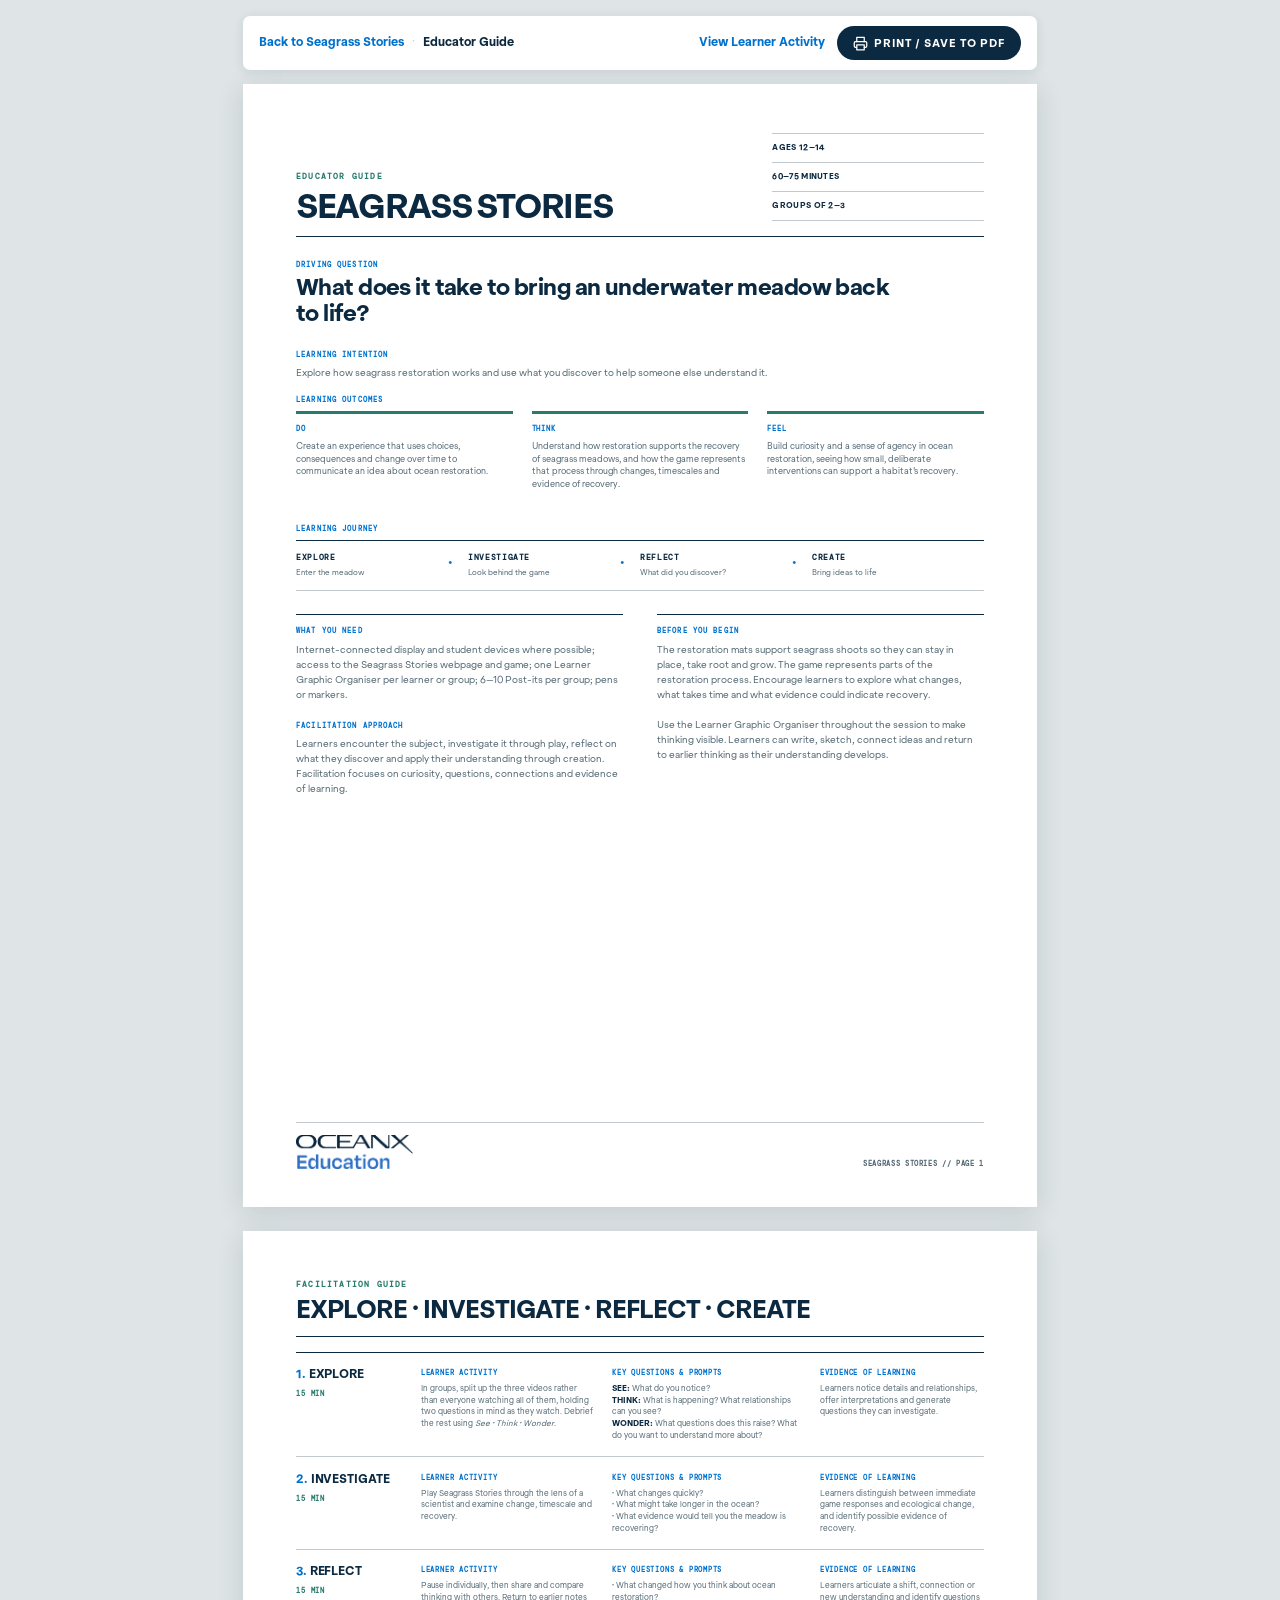
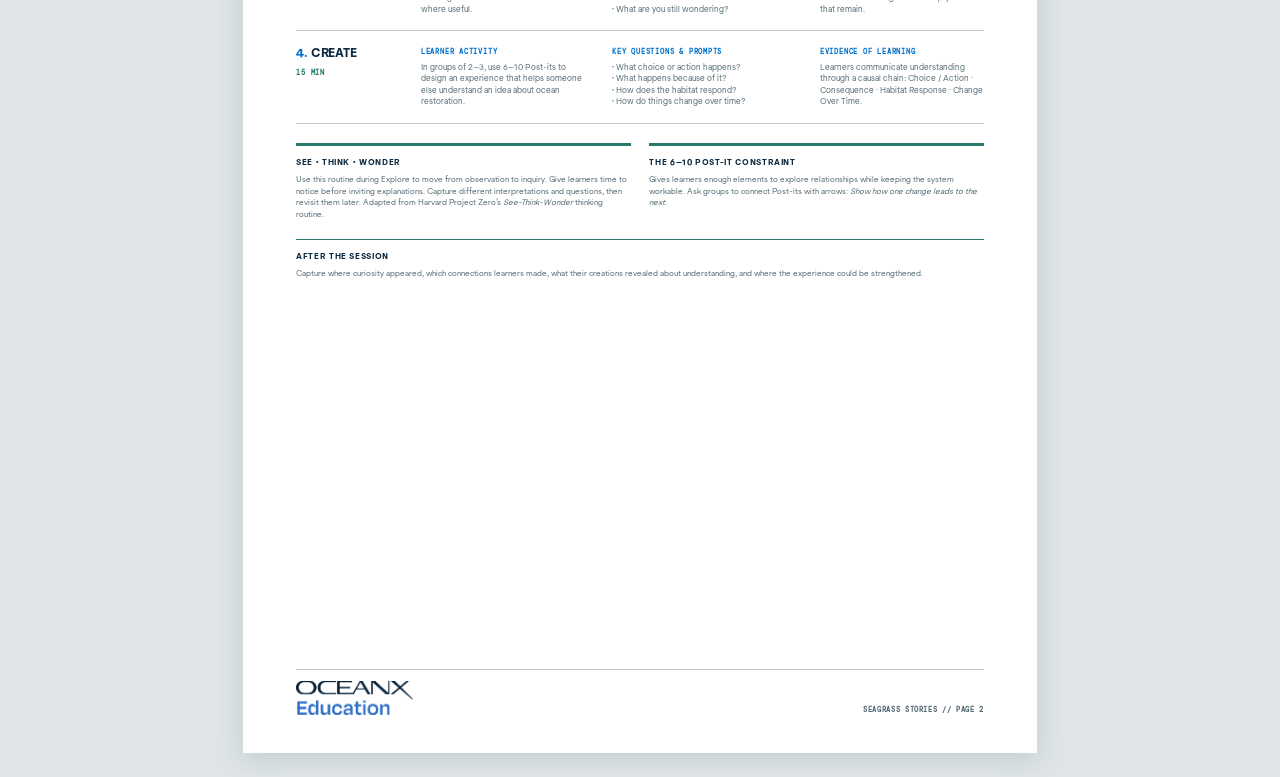
==== commit 978ad54d: "UI cleanup and code cleanup" ====
--- a/educatorguide.html
+++ b/educatorguide.html
@@ -89,16 +89,6 @@
       box-shadow: 0 1px 4px rgba(0, 0, 0, 0.04);
     }
 
-    .action-text {
-      font-size: 12px;
-      color: var(--text-muted);
-      line-height: 1.4;
-    }
-
-    .action-text strong {
-      color: var(--navy);
-    }
-
     .print-btn {
       display: inline-flex;
       align-items: center;
@@ -186,6 +176,8 @@
       line-height: 1.1;
     }
 
+    .main-title.page2-title { font-size: 22px; }
+
     .meta-pills {
       display: flex;
       flex-wrap: wrap;
@@ -213,6 +205,8 @@
       margin-top: 14px;
       margin-bottom: 4px;
     }
+
+    .section-label.section-label--spaced { margin-top: 12px; }
 
     .lead-question {
       font-family: var(--font-heading);
@@ -235,6 +229,8 @@
       line-height: 1.55;
       margin-bottom: 8px;
     }
+
+    .body-copy.body-copy--spaced { margin-top: 8px; }
 
     .bullet-list {
       list-style: none;
@@ -436,7 +432,7 @@
         padding: 2px;
       }
       .journey-step:not(:last-child)::after {
-        content: "→";
+        content: "·";
         position: absolute;
         right: -8px;
         top: 25%;
@@ -509,7 +505,7 @@
         position: relative;
       }
       .journey-step:not(:last-child)::after {
-        content: "→";
+        content: "·";
         position: absolute;
         right: -8px;
         top: 25%;
@@ -701,7 +697,7 @@
       text-align: left;
     }
     .journey-step:not(:last-child)::after {
-      content: "→";
+      content: "·";
       position: absolute;
       top: 3.2mm;
       right: 4mm;
@@ -713,7 +709,7 @@
 
     .two-col { display: grid; grid-template-columns: 1fr 1fr; gap: 9mm; margin-top: 0; }
     .two-col > div { padding-top: 3mm; border-top: 1px solid var(--navy); }
-    .two-col .section-label[style] { margin-top: 5mm !important; }
+    .two-col .section-label--spaced { margin-top: 5mm !important; }
 
     /* Page 2: facilitation sequence */
     .sheet:nth-of-type(2) .header { grid-template-columns: 1fr; margin-bottom: 4mm; }
@@ -777,7 +773,7 @@
       border-top: 3px solid var(--teal);
       border-radius: 0;
     }
-    .note-box[style] { grid-column: 1 / -1 !important; border-top-width: 1px; }
+    .note-box--wide { grid-column: 1 / -1 !important; border-top-width: 1px; }
     .note-box h3 { margin-bottom: 1.5mm; font-size: 8px; letter-spacing: .08em; }
     .note-box p { color: var(--text-muted); font-size: 8px; line-height: 1.42; }
 
@@ -819,9 +815,12 @@
         padding: 10px 14px;
         border-radius: 0;
         box-shadow: 0 1px 8px rgba(11, 41, 64, .1);
-      }
-      .action-text { font-size: 11px; }
-      .print-btn { padding: 9px 12px; font-size: 9px; }
+        flex-wrap: wrap;
+        row-gap: 8px;
+      }
+      .print-nav { width: 100%; }
+      .print-nav .switch { margin-left: 0; flex-basis: 100%; }
+      .print-btn { padding: 9px 12px; font-size: 9px; flex: 0 0 auto; }
       .print-btn svg { display: none; }
 
       .sheet {
@@ -890,7 +889,7 @@
 
       .two-col { display: block; }
       .two-col > div { margin-bottom: 28px; padding-top: 16px; }
-      .two-col .section-label[style] { margin-top: 26px !important; }
+      .two-col .section-label--spaced { margin-top: 26px !important; }
 
       .sequence-stack { margin-bottom: 30px; }
       .phase-card {
@@ -917,8 +916,7 @@
       .col-content { font-size: 14px; line-height: 1.55; }
 
       .notes-grid { display: block; }
-      .note-box,
-      .note-box[style] {
+      .note-box {
         margin-bottom: 26px;
         padding-top: 14px;
       }
@@ -961,9 +959,9 @@
   <!-- SCREEN-ONLY ACTION BAR -->
   <aside class="print-action-bar" aria-label="Print controls">
     <nav class="print-nav">
-      <a href="index.html" onclick="if(history.length>1){history.back();return false;}">← Seagrass Stories</a>
+      <a href="index.html" onclick="if(history.length>1){history.back();return false;}">Back to Seagrass Stories</a>
       <span class="sep">·</span><b>Educator Guide</b>
-      <a class="switch" href="learneractivity.html">View Learner Activity →</a>
+      <a class="switch" href="learneractivity.html">View Learner Activity</a>
     </nav>
     <button class="print-btn" onclick="window.print()">
       <svg width="15" height="15" viewBox="0 0 24 24" fill="none" stroke="currentColor" stroke-width="2" stroke-linecap="round" stroke-linejoin="round" aria-hidden="true">
@@ -988,7 +986,7 @@
         </div>
         <div class="meta-pills">
           <span>Ages 12–14</span>
-          <span>60 minutes</span>
+          <span>60–75 minutes</span>
           <span>Groups of 2–3</span>
         </div>
       </header>
@@ -1031,14 +1029,14 @@
           <div class="section-label">What you need</div>
           <p class="body-copy">Internet-connected display and student devices where possible; access to the Seagrass Stories webpage and game; one Learner Graphic Organiser per learner or group; 6–10 Post-its per group; pens or markers.</p>
 
-          <div class="section-label" style="margin-top: 12px;">Facilitation approach</div>
+          <div class="section-label section-label--spaced">Facilitation approach</div>
           <p class="body-copy">Learners encounter the subject, investigate it through play, reflect on what they discover and apply their understanding through creation. Facilitation focuses on curiosity, questions, connections and evidence of learning.</p>
         </div>
 
         <div>
           <div class="section-label">Before you begin</div>
           <p class="body-copy">The restoration mats support seagrass shoots so they can stay in place, take root and grow. The game represents parts of the restoration process. Encourage learners to explore what changes, what takes time and what evidence could indicate recovery.</p>
-          <p class="body-copy" style="margin-top: 8px;">Use the Learner Graphic Organiser throughout the session to make thinking visible. Learners can write, sketch, connect ideas and return to earlier thinking as their understanding develops.</p>
+          <p class="body-copy body-copy--spaced">Use the Learner Graphic Organiser throughout the session to make thinking visible. Learners can write, sketch, connect ideas and return to earlier thinking as their understanding develops.</p>
         </div>
       </div>
     </div>
@@ -1058,7 +1056,7 @@
             <div class="eyebrow">Facilitation Guide</div>
             <span class="print-badge">Session Timeline</span>
           </div>
-          <h1 class="main-title" style="font-size: 22px;">Explore → Investigate → Reflect → Create</h1>
+          <h1 class="main-title page2-title">Explore · Investigate · Reflect · Create</h1>
         </div>
       </header>
 
@@ -1072,7 +1070,7 @@
           <div class="phase-card-body">
             <div>
               <div class="col-label">Learner Activity</div>
-              <div class="col-content">Watch, observe the meadow, meet Nada and capture initial thinking using <em>See • Think • Wonder</em>.</div>
+              <div class="col-content">In groups, split up the three videos rather than everyone watching all of them, holding two questions in mind as they watch. Debrief the rest using <em>See • Think • Wonder</em>.</div>
             </div>
             <div>
               <div class="col-label">Key Questions & Prompts</div>
@@ -1162,7 +1160,7 @@
             </div>
             <div>
               <div class="col-label">Evidence of Learning</div>
-              <div class="col-content">Learners communicate understanding through a causal chain: Choice / Action → Consequence → Habitat Response → Change Over Time.</div>
+              <div class="col-content">Learners communicate understanding through a causal chain: Choice / Action · Consequence · Habitat Response · Change Over Time.</div>
             </div>
           </div>
         </div>
@@ -1177,7 +1175,7 @@
           <h3>The 6–10 Post-it Constraint</h3>
           <p>Gives learners enough elements to explore relationships while keeping the system workable. Ask groups to connect Post-its with arrows: <em>Show how one change leads to the next.</em></p>
         </div>
-        <div class="note-box" style="grid-column: 1 / -1;">
+        <div class="note-box note-box--wide">
           <h3>After the Session</h3>
           <p>Capture where curiosity appeared, which connections learners made, what their creations revealed about understanding, and where the experience could be strengthened.</p>
         </div>
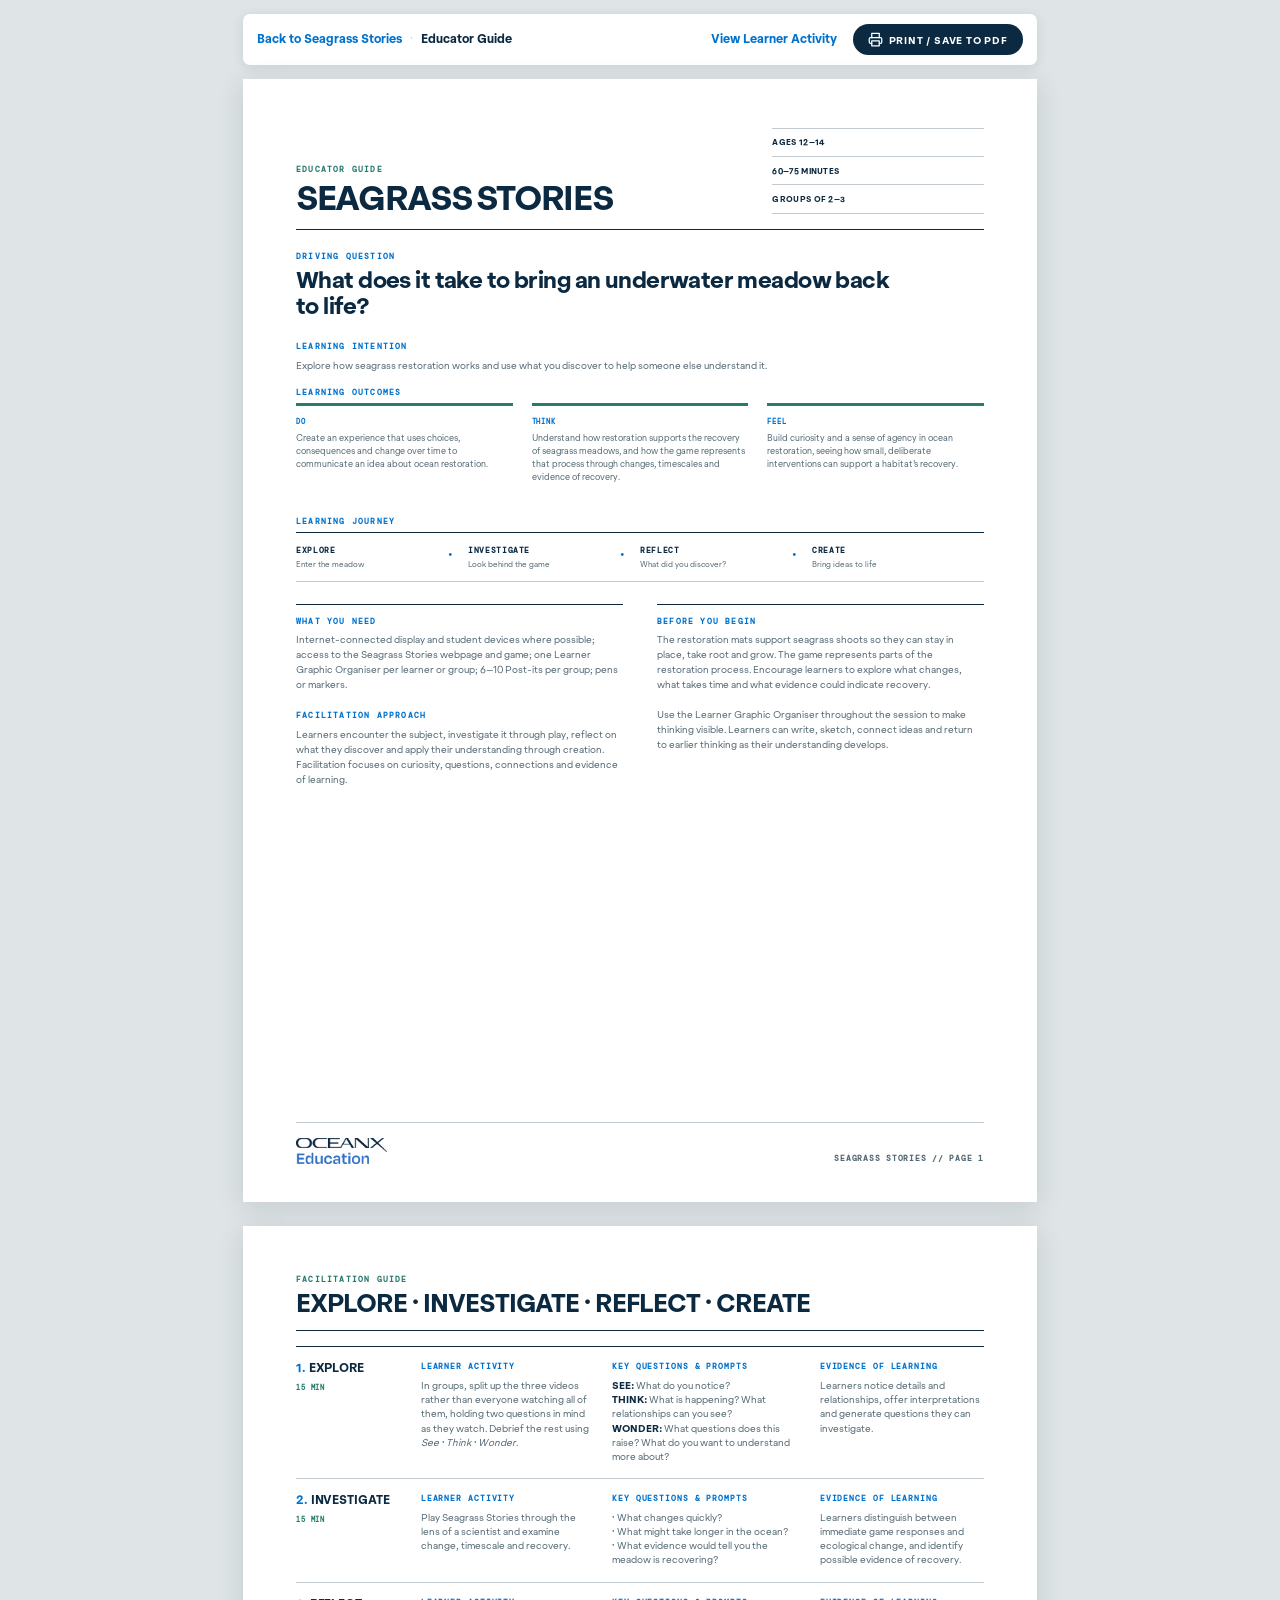
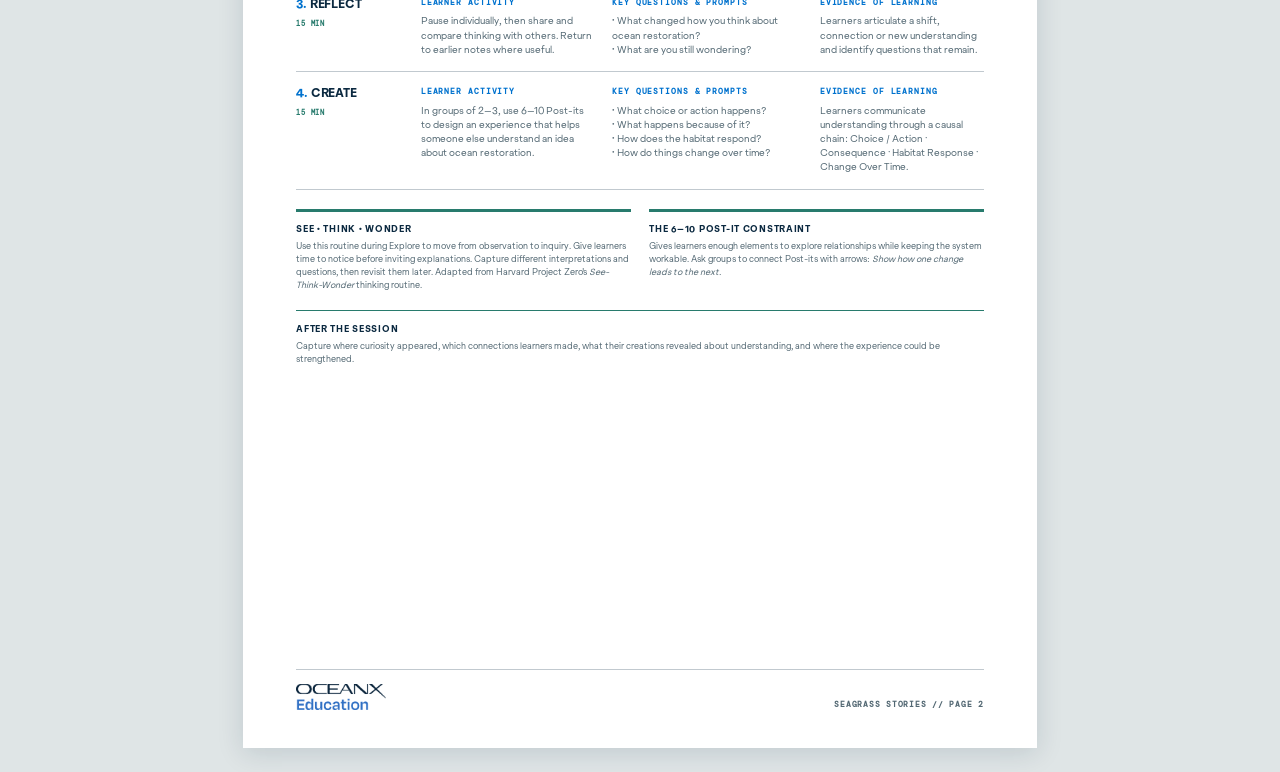
==== commit ff47aa8f: "Consolidate shared activity styles" ====
--- a/educatorguide.html
+++ b/educatorguide.html
@@ -4,955 +4,9 @@
   <meta charset="UTF-8">
   <meta name="viewport" content="width=device-width, initial-scale=1.0">
   <title>Seagrass Stories – Educator Guide</title>
+  <link rel="stylesheet" href="main.css">
+  <link rel="stylesheet" href="activity.css">
   <link rel="icon" type="image/svg+xml" href="data:image/svg+xml,%3Csvg xmlns='http://www.w3.org/2000/svg' viewBox='0 0 64 64'%3E%3Crect width='64' height='64' rx='14' fill='%230b2940'/%3E%3Cpath d='M30 55C23 43 23 26 38 9c2 18-1 34-8 46Z' fill='%234fb69c'/%3E%3Cpath d='M30 52c1-15 3-27 7-38' fill='none' stroke='%23d8f1e8' stroke-width='2' stroke-linecap='round'/%3E%3C/svg%3E">
-  <style>
-    @font-face {
-      font-family: 'Zeist';
-      src: url('assets/fonts/ZeistN2-Regular.otf') format('opentype');
-      font-weight: 400;
-      font-style: normal;
-      font-display: swap;
-    }
-    @font-face {
-      font-family: 'Zeist';
-      src: url('assets/fonts/ZeistN2-Medium.otf') format('opentype');
-      font-weight: 500;
-      font-style: normal;
-      font-display: swap;
-    }
-    @font-face {
-      font-family: 'Zeist';
-      src: url('assets/fonts/ZeistN2-SemiBold.otf') format('opentype');
-      font-weight: 600;
-      font-style: normal;
-      font-display: swap;
-    }
-    @font-face {
-      font-family: 'Zeist';
-      src: url('assets/fonts/ZeistN2-Bold.otf') format('opentype');
-      font-weight: 700;
-      font-style: normal;
-      font-display: swap;
-    }
-    @font-face {
-      font-family: 'DM Mono';
-      src: url('assets/fonts/DMMono-Medium.ttf') format('truetype');
-      font-weight: 500;
-      font-style: normal;
-      font-display: swap;
-    }
-
-    :root {
-      --navy: #0e2a38;
-      --teal: #008374;
-      --teal-light: #e8f5f3;
-      --card-bg: #f8fafb;
-      --header-bg: #f1f5f9;
-      --text: #1f2937;
-      --text-muted: #596773;
-      --border: #cbd5e1;
-      --border-light: #e2e8f0;
-      --font-heading: 'Zeist', Arial, 'Helvetica Neue', sans-serif;
-      --font-body: 'Zeist', Arial, 'Helvetica Neue', sans-serif;
-    }
-
-    * {
-      box-sizing: border-box;
-      margin: 0;
-      padding: 0;
-    }
-
-    body {
-      background-color: #f8fafc;
-      color: var(--text);
-      font-family: var(--font-body);
-      line-height: 1.5;
-      -webkit-print-color-adjust: exact;
-      print-color-adjust: exact;
-    }
-
-    /* =========================================================
-       SCREEN ACTION BAR (Disappears on Print)
-       ========================================================= */
-    .print-action-bar {
-      max-width: 820px;
-      margin: 16px auto 0 auto;
-      padding: 10px 16px;
-      background: #ffffff;
-      border: 1px solid var(--border);
-      border-left: 4px solid var(--teal);
-      border-radius: 6px;
-      display: flex;
-      justify-content: space-between;
-      align-items: center;
-      gap: 12px;
-      box-shadow: 0 1px 4px rgba(0, 0, 0, 0.04);
-    }
-
-    .print-btn {
-      display: inline-flex;
-      align-items: center;
-      gap: 6px;
-      background: var(--navy);
-      color: #ffffff;
-      border: none;
-      padding: 8px 14px;
-      border-radius: 4px;
-      font-family: var(--font-heading);
-      font-size: 11px;
-      font-weight: 700;
-      letter-spacing: 0.04em;
-      text-transform: uppercase;
-      cursor: pointer;
-      white-space: nowrap;
-      transition: opacity 0.15s ease;
-    }
-
-    .print-btn:hover {
-      opacity: 0.9;
-    }
-
-    /* Document Sheets */
-    .sheet {
-      width: 100%;
-      max-width: 820px;
-      background: #ffffff;
-      margin: 16px auto;
-      padding: 24px 20px;
-      box-shadow: 0 2px 10px rgba(0, 0, 0, 0.04);
-      border: 1px solid var(--border-light);
-      border-radius: 6px;
-      display: flex;
-      flex-direction: column;
-      justify-content: space-between;
-    }
-
-    /* Header */
-    .header {
-      border-bottom: 2px solid var(--navy);
-      padding-bottom: 10px;
-      margin-bottom: 16px;
-      display: flex;
-      flex-direction: column;
-      gap: 6px;
-    }
-
-    .eyebrow-row {
-      display: flex;
-      justify-content: space-between;
-      align-items: center;
-      margin-bottom: 2px;
-    }
-
-    .eyebrow {
-      font-family: var(--font-heading);
-      font-size: 11px;
-      font-weight: 700;
-      letter-spacing: 0.08em;
-      text-transform: uppercase;
-      color: var(--teal);
-    }
-
-    .print-badge {
-      font-family: var(--font-heading);
-      font-size: 9px;
-      font-weight: 700;
-      letter-spacing: 0.05em;
-      text-transform: uppercase;
-      color: var(--text-muted);
-      border: 1px solid var(--border);
-      background: var(--card-bg);
-      padding: 2px 6px;
-      border-radius: 3px;
-    }
-
-    .main-title {
-      font-family: var(--font-heading);
-      font-size: 26px;
-      font-weight: 700;
-      text-transform: uppercase;
-      letter-spacing: -0.01em;
-      color: var(--navy);
-      line-height: 1.1;
-    }
-
-    .main-title.page2-title { font-size: 22px; }
-
-    .meta-pills {
-      display: flex;
-      flex-wrap: wrap;
-      gap: 6px;
-    }
-
-    .meta-pills span {
-      font-size: 11px;
-      font-weight: bold;
-      color: var(--navy);
-      background: var(--teal-light);
-      padding: 4px 10px;
-      border-radius: 4px;
-      border: 1px solid rgba(0, 131, 116, 0.2);
-    }
-
-    /* Content Hierarchy */
-    .section-label {
-      font-family: var(--font-heading);
-      font-size: 11px;
-      font-weight: 700;
-      text-transform: uppercase;
-      letter-spacing: 0.06em;
-      color: var(--navy);
-      margin-top: 14px;
-      margin-bottom: 4px;
-    }
-
-    .section-label.section-label--spaced { margin-top: 12px; }
-
-    .lead-question {
-      font-family: var(--font-heading);
-      font-size: 16px;
-      font-weight: 700;
-      color: var(--navy);
-      background: var(--card-bg);
-      border-left: 3px solid var(--teal);
-      border-top: 1px solid var(--border-light);
-      border-right: 1px solid var(--border-light);
-      border-bottom: 1px solid var(--border-light);
-      padding: 10px 12px;
-      border-radius: 0 6px 6px 0;
-      margin: 8px 0 14px 0;
-    }
-
-    .body-copy {
-      font-size: 12px;
-      color: var(--text);
-      line-height: 1.55;
-      margin-bottom: 8px;
-    }
-
-    .body-copy.body-copy--spaced { margin-top: 8px; }
-
-    .bullet-list {
-      list-style: none;
-      margin-bottom: 12px;
-    }
-
-    .bullet-list li {
-      font-size: 12px;
-      line-height: 1.5;
-      position: relative;
-      padding-left: 14px;
-      margin-bottom: 4px;
-    }
-
-    .bullet-list li::before {
-      content: "•";
-      position: absolute;
-      left: 0;
-      color: var(--teal);
-      font-weight: bold;
-    }
-
-    /* Learning Journey */
-    .journey-strip {
-      display: grid;
-      grid-template-columns: 1fr;
-      gap: 8px;
-      margin: 10px 0 16px 0;
-    }
-
-    .journey-step {
-      background: var(--card-bg);
-      border-left: 3px solid var(--teal);
-      border-top: 1px solid var(--border-light);
-      border-right: 1px solid var(--border-light);
-      border-bottom: 1px solid var(--border-light);
-      padding: 10px 12px;
-      border-radius: 4px;
-      display: flex;
-      justify-content: space-between;
-      align-items: baseline;
-    }
-
-    .step-name {
-      font-family: var(--font-heading);
-      font-size: 11px;
-      font-weight: 700;
-      text-transform: uppercase;
-      color: var(--navy);
-    }
-
-    .step-sub {
-      font-size: 11px;
-      color: var(--text-muted);
-    }
-
-    .two-col {
-      display: flex;
-      flex-direction: column;
-      gap: 12px;
-      margin-top: 10px;
-    }
-
-    /* Facilitation Sequence (Page 2) */
-    .sequence-stack {
-      display: flex;
-      flex-direction: column;
-      gap: 10px;
-      margin: 12px 0 16px 0;
-    }
-
-    .phase-card {
-      border: 1px solid var(--border);
-      border-radius: 6px;
-      overflow: hidden;
-      background: #ffffff;
-    }
-
-    .phase-card-header {
-      background: var(--header-bg);
-      border-bottom: 1px solid var(--border);
-      padding: 8px 12px;
-      display: flex;
-      justify-content: space-between;
-      align-items: center;
-    }
-
-    .phase-card-title {
-      font-family: var(--font-heading);
-      font-size: 12px;
-      font-weight: 700;
-      text-transform: uppercase;
-      letter-spacing: 0.04em;
-      color: var(--navy);
-    }
-
-    .phase-card-time {
-      font-size: 10.5px;
-      font-weight: bold;
-      color: var(--teal);
-      background: #ffffff;
-      padding: 2px 8px;
-      border: 1px solid var(--border);
-      border-radius: 3px;
-    }
-
-    .phase-card-body {
-      display: flex;
-      flex-direction: column;
-      gap: 10px;
-      padding: 10px 12px;
-    }
-
-    .col-label {
-      font-family: var(--font-heading);
-      font-size: 10px;
-      font-weight: 700;
-      text-transform: uppercase;
-      color: var(--teal);
-      letter-spacing: 0.04em;
-      margin-bottom: 3px;
-    }
-
-    .col-content {
-      font-size: 11.5px;
-      line-height: 1.45;
-      color: var(--text);
-    }
-
-    .notes-grid {
-      display: flex;
-      flex-direction: column;
-      gap: 8px;
-      margin-bottom: 12px;
-    }
-
-    .note-box {
-      background: var(--card-bg);
-      border: 1px solid var(--border-light);
-      border-left: 3px solid var(--navy);
-      border-radius: 0 4px 4px 0;
-      padding: 9px 12px;
-    }
-
-    .note-box h3 {
-      font-family: var(--font-heading);
-      font-size: 11px;
-      font-weight: 700;
-      text-transform: uppercase;
-      color: var(--navy);
-      margin-bottom: 2px;
-    }
-
-    .note-box p {
-      font-size: 11px;
-      line-height: 1.45;
-      color: var(--text-muted);
-    }
-
-    .doc-footer {
-      border-top: 1px solid var(--border-light);
-      padding-top: 8px;
-      margin-top: 16px;
-      font-family: var(--font-heading);
-      font-size: 9.5px;
-      font-weight: 700;
-      text-transform: uppercase;
-      letter-spacing: 0.05em;
-      color: var(--text-muted);
-      display: flex;
-      justify-content: space-between;
-    }
-
-    /* Screen Desktop Breakpoint */
-    @media screen and (min-width: 768px) {
-      .sheet {
-        padding: 32px 34px;
-      }
-      .header {
-        flex-direction: row;
-        justify-content: space-between;
-        align-items: flex-end;
-      }
-      .eyebrow-row {
-        gap: 12px;
-      }
-      .journey-strip {
-        grid-template-columns: repeat(4, 1fr);
-        background: var(--card-bg);
-        border: 1px solid var(--border-light);
-        padding: 10px;
-      }
-      .journey-step {
-        background: transparent;
-        border: none;
-        display: block;
-        text-align: center;
-        position: relative;
-        padding: 2px;
-      }
-      .journey-step:not(:last-child)::after {
-        content: "·";
-        position: absolute;
-        right: -8px;
-        top: 25%;
-        color: var(--teal);
-        font-weight: bold;
-      }
-      .two-col {
-        display: grid;
-        grid-template-columns: 1fr 1fr;
-        gap: 18px;
-      }
-      .phase-card-body {
-        display: grid;
-        grid-template-columns: 1.15fr 1fr 1fr;
-        gap: 16px;
-      }
-      .notes-grid {
-        display: grid;
-        grid-template-columns: 1fr 1fr;
-        gap: 12px;
-      }
-    }
-
-    /* Strictly 2 A4 Pages in Print */
-    @page {
-      size: A4 portrait;
-      margin: 0;
-    }
-
-    @media print {
-      body {
-        background: transparent;
-      }
-
-      /* Hide Action Bar during print */
-      .print-action-bar {
-        display: none !important;
-      }
-
-      .sheet {
-        width: 210mm;
-        height: 297mm;
-        min-height: 297mm;
-        max-height: 297mm;
-        padding: 14mm 16mm 12mm 16mm;
-        margin: 0 auto;
-        box-shadow: none;
-        border: none;
-        border-radius: 0;
-        page-break-after: always;
-        overflow: hidden;
-      }
-      .header {
-        flex-direction: row !important;
-        justify-content: space-between !important;
-        align-items: flex-end !important;
-      }
-      .journey-strip {
-        display: grid !important;
-        grid-template-columns: repeat(4, 1fr) !important;
-        background: var(--card-bg);
-        border: 1px solid var(--border-light);
-        padding: 8px;
-      }
-      .journey-step {
-        display: block !important;
-        background: transparent !important;
-        border: none !important;
-        text-align: center;
-        position: relative;
-      }
-      .journey-step:not(:last-child)::after {
-        content: "·";
-        position: absolute;
-        right: -8px;
-        top: 25%;
-        color: var(--teal);
-        font-weight: bold;
-      }
-      .two-col {
-        display: grid !important;
-        grid-template-columns: 1fr 1fr !important;
-        gap: 16px !important;
-      }
-      .phase-card-body {
-        display: grid !important;
-        grid-template-columns: 1.15fr 1fr 1fr !important;
-        gap: 14px !important;
-      }
-      .notes-grid {
-        display: grid !important;
-        grid-template-columns: 1fr 1fr !important;
-        gap: 10px !important;
-      }
-    }
-  </style>
-  <style id="oceanx-editorial-redesign">
-    :root {
-      --navy: #0b2940;
-      --teal: #287b6d;
-      --blue: #0072ce;
-      --paper: #ffffff;
-      --wash: #f2f6f4;
-      --text: #0b2940;
-      --text-muted: #536873;
-      --border: rgba(11, 41, 64, .25);
-      --border-light: rgba(11, 41, 64, .14);
-      --font-heading: 'Zeist', Arial, 'Helvetica Neue', sans-serif;
-      --font-body: 'Zeist', Arial, 'Helvetica Neue', sans-serif;
-      --font-mono: 'DM Mono', 'SFMono-Regular', monospace;
-    }
-
-    body { background: #dfe5e6; color: var(--navy); line-height: 1.42; }
-    .eyebrow, .section-label, .col-label, .phase-card-time, .step-name, .doc-footer, .print-badge {
-      font-family: var(--font-mono);
-    }
-    .bullet-list li::before { font-family: var(--font-mono); }
-    .bullet-list.dtf li::before { content: none; }
-    .bullet-list.dtf li b {
-      display: block;
-      margin-bottom: 2mm;
-      color: var(--blue);
-      font: 800 7px/1 var(--font-mono);
-      letter-spacing: .12em;
-      text-transform: uppercase;
-    }
-
-    .print-action-bar {
-      width: min(210mm, calc(100% - 24px));
-      max-width: none;
-      border: 0;
-      border-radius: 7px;
-      box-shadow: 0 2px 12px rgba(11, 41, 64, .1);
-    }
-
-    .print-btn { border-radius: 99px; padding: 9px 16px; letter-spacing: .08em; }
-
-    .print-nav { flex: 1 1 auto; display: flex; align-items: center; gap: 8px; flex-wrap: wrap; min-width: 0; font-size: 12px; }
-    .print-nav a { color: var(--blue); text-decoration: none; font-weight: 700; }
-    .print-nav a:hover { text-decoration: underline; }
-    .print-nav .sep { color: var(--border); }
-    .print-nav b { color: var(--navy); }
-    .print-nav .switch { margin-left: auto; padding-left: 8px; }
-
-    .sheet {
-      position: relative;
-      width: 210mm;
-      max-width: none;
-      min-height: 297mm;
-      margin: 14px auto 24px;
-      padding: 13mm 14mm 10mm;
-      background: var(--paper);
-      border: 0;
-      border-radius: 0;
-      box-shadow: 0 5px 25px rgba(11, 41, 64, .14);
-    }
-
-    .header {
-      display: grid;
-      grid-template-columns: 1fr auto;
-      align-items: end;
-      gap: 10mm;
-      padding-bottom: 4mm;
-      margin-bottom: 6mm;
-      border-bottom: 1px solid var(--navy);
-    }
-
-    .eyebrow-row { display: block; }
-    .eyebrow {
-      margin-bottom: 2mm;
-      color: var(--teal);
-      font-size: 7.5px;
-      letter-spacing: .16em;
-    }
-    .print-badge { display: none; }
-
-    .main-title {
-      max-width: 120mm;
-      color: var(--navy);
-      font-size: 34px;
-      line-height: .92;
-      letter-spacing: -.04em;
-    }
-
-    .meta-pills {
-      width: 56mm;
-      display: grid;
-      gap: 0;
-      border-top: 1px solid var(--border);
-    }
-    .meta-pills span {
-      padding: 2.2mm 0;
-      background: transparent;
-      border: 0;
-      border-bottom: 1px solid var(--border);
-      border-radius: 0;
-      color: var(--navy);
-      font-size: 8px;
-      letter-spacing: .04em;
-      text-transform: uppercase;
-    }
-
-    .section-label {
-      margin: 0 0 1.5mm;
-      color: var(--blue);
-      font-size: 7px;
-      letter-spacing: .16em;
-    }
-
-    .lead-question {
-      max-width: 160mm;
-      margin: 0 0 6mm;
-      padding: 0;
-      background: transparent;
-      border: 0;
-      border-radius: 0;
-      color: var(--navy);
-      font-size: 23px;
-      line-height: 1.12;
-      letter-spacing: -.025em;
-    }
-
-    .body-copy { margin-bottom: 4mm; color: var(--text-muted); font-size: 10px; line-height: 1.5; }
-    .bullet-list { margin: 0 0 5mm; display: grid; grid-template-columns: repeat(3, 1fr); gap: 5mm; counter-reset: outcomes; }
-    .bullet-list li {
-      min-height: 25mm;
-      margin: 0;
-      padding: 3mm 0 0;
-      border-top: 3px solid var(--teal);
-      color: var(--text-muted);
-      font-size: 9px;
-      line-height: 1.42;
-      counter-increment: outcomes;
-    }
-    .bullet-list li::before {
-      content: "0" counter(outcomes);
-      position: static;
-      display: block;
-      margin-bottom: 2mm;
-      color: var(--teal);
-      font: 800 7px/1 var(--font-heading);
-      letter-spacing: .12em;
-    }
-
-    .journey-strip {
-      display: grid;
-      grid-template-columns: repeat(4, 1fr);
-      gap: 0;
-      margin: 0 0 6mm;
-      padding: 0;
-      background: transparent;
-      border-top: 1px solid var(--navy);
-      border-bottom: 1px solid var(--border);
-    }
-    .journey-step {
-      position: relative;
-      display: block;
-      padding: 3mm 3mm 3mm 0;
-      background: transparent;
-      border: 0;
-      border-radius: 0;
-      text-align: left;
-    }
-    .journey-step:not(:last-child)::after {
-      content: "·";
-      position: absolute;
-      top: 3.2mm;
-      right: 4mm;
-      color: var(--blue);
-      font-weight: 700;
-    }
-    .step-name { color: var(--navy); font-size: 8px; letter-spacing: .08em; }
-    .step-sub { margin-top: 1mm; color: var(--text-muted); font-size: 8px; }
-
-    .two-col { display: grid; grid-template-columns: 1fr 1fr; gap: 9mm; margin-top: 0; }
-    .two-col > div { padding-top: 3mm; border-top: 1px solid var(--navy); }
-    .two-col .section-label--spaced { margin-top: 5mm !important; }
-
-    /* Page 2: facilitation sequence */
-    .sheet:nth-of-type(2) .header { grid-template-columns: 1fr; margin-bottom: 4mm; }
-    .sheet:nth-of-type(2) .main-title { max-width: none; font-size: 25px !important; }
-
-    .sequence-stack { gap: 0; margin: 0 0 5mm; border-top: 1px solid var(--navy); }
-    .phase-card {
-      display: grid;
-      grid-template-columns: 33mm 1fr;
-      background: transparent;
-      border: 0;
-      border-bottom: 1px solid var(--border);
-      border-radius: 0;
-      overflow: visible;
-    }
-    .phase-card-header {
-      display: block;
-      padding: 4mm 4mm 4mm 0;
-      background: transparent;
-      border: 0;
-    }
-    .phase-card-title {
-      display: block;
-      color: var(--navy);
-      font-size: 12px;
-      line-height: 1;
-      letter-spacing: -.01em;
-    }
-    .phase-card-title::first-letter { color: var(--blue); }
-    .phase-card-time {
-      display: inline-block;
-      margin-top: 2mm;
-      padding: 0;
-      background: transparent;
-      border: 0;
-      color: var(--teal);
-      font-size: 7px;
-      letter-spacing: .12em;
-      text-transform: uppercase;
-    }
-    .phase-card-body {
-      display: grid;
-      grid-template-columns: 1.05fr 1.15fr 1fr;
-      gap: 5mm;
-      padding: 4mm 0;
-    }
-    .col-label {
-      margin-bottom: 1.5mm;
-      color: var(--blue);
-      font-size: 6.6px;
-      letter-spacing: .12em;
-    }
-    .col-content { color: var(--text-muted); font-size: 8.2px; line-height: 1.42; }
-    .col-content strong { color: var(--navy); }
-
-    .notes-grid { display: grid; grid-template-columns: 1fr 1fr; gap: 5mm; margin: 0; }
-    .note-box {
-      padding: 3mm 0 0;
-      background: transparent;
-      border: 0;
-      border-top: 3px solid var(--teal);
-      border-radius: 0;
-    }
-    .note-box--wide { grid-column: 1 / -1 !important; border-top-width: 1px; }
-    .note-box h3 { margin-bottom: 1.5mm; font-size: 8px; letter-spacing: .08em; }
-    .note-box p { color: var(--text-muted); font-size: 8px; line-height: 1.42; }
-
-    .doc-footer {
-      min-height: 11mm;
-      align-items: flex-end;
-      padding-top: 3mm;
-      margin-top: 5mm;
-      border-top: 1px solid var(--border);
-      font-size: 6.5px;
-      letter-spacing: .1em;
-    }
-    .oceanx-footer-logo {
-      display: block;
-      width: 31mm;
-      height: 9mm;
-      background: url("[data-uri]") left bottom / contain no-repeat;
-      color: transparent;
-      font-size: 0;
-    }
-
-    @media screen and (min-width: 768px) {
-      .sheet { padding: 13mm 14mm 10mm; }
-      .header { display: grid; }
-      .journey-strip { padding: 0; background: transparent; border-left: 0; border-right: 0; }
-      .journey-step { text-align: left; padding: 3mm 3mm 3mm 0; }
-      .two-col { gap: 9mm; }
-      .phase-card-body { gap: 5mm; }
-      .notes-grid { gap: 5mm; }
-    }
-
-    /* Phone-first reading view. Print rules below remain A4-specific. */
-    @media screen and (max-width: 767px) {
-      body { background: #fff; }
-
-      .print-action-bar {
-        width: 100%;
-        margin: 0;
-        padding: 10px 14px;
-        border-radius: 0;
-        box-shadow: 0 1px 8px rgba(11, 41, 64, .1);
-        flex-wrap: wrap;
-        row-gap: 8px;
-      }
-      .print-nav { width: 100%; }
-      .print-nav .switch { margin-left: 0; flex-basis: 100%; }
-      .print-btn { padding: 9px 12px; font-size: 9px; flex: 0 0 auto; }
-      .print-btn svg { display: none; }
-
-      .sheet {
-        width: 100%;
-        min-height: 0;
-        margin: 0;
-        padding: 30px 20px 24px;
-        overflow: visible;
-        box-shadow: none;
-        border-bottom: 8px solid var(--wash);
-      }
-
-      .header,
-      .sheet:nth-of-type(2) .header {
-        display: block;
-        margin-bottom: 28px;
-        padding-bottom: 20px;
-      }
-      .eyebrow { margin-bottom: 10px; font-size: 9px; }
-      .main-title { max-width: none; font-size: clamp(34px, 12vw, 48px); line-height: .94; }
-      .sheet:nth-of-type(2) .main-title { font-size: 25px !important; line-height: 1.06; }
-
-      .meta-pills {
-        width: 100%;
-        grid-template-columns: repeat(3, 1fr);
-        margin-top: 20px;
-      }
-      .meta-pills span {
-        padding: 10px 5px 10px 0;
-        font-size: 9px;
-      }
-
-      .section-label { margin-bottom: 8px; font-size: 9px; }
-      .lead-question { margin-bottom: 30px; font-size: 27px; line-height: 1.12; }
-      .body-copy { margin-bottom: 24px; font-size: 14px; line-height: 1.58; }
-
-      .bullet-list {
-        display: block;
-        margin-bottom: 28px;
-      }
-      .bullet-list li {
-        min-height: 0;
-        margin-bottom: 20px;
-        padding: 12px 0 0;
-        font-size: 14px;
-        line-height: 1.5;
-      }
-      .bullet-list li::before { margin-bottom: 8px; font-size: 9px; }
-
-      .journey-strip {
-        display: block;
-        margin-bottom: 30px;
-        border-bottom: 0;
-      }
-      .journey-step {
-        padding: 15px 28px 15px 0;
-        border-bottom: 1px solid var(--border);
-      }
-      .journey-step:not(:last-child)::after {
-        content: "↓";
-        top: 17px;
-        right: 4px;
-      }
-      .step-name { font-size: 11px; }
-      .step-sub { margin-top: 4px; font-size: 12px; }
-
-      .two-col { display: block; }
-      .two-col > div { margin-bottom: 28px; padding-top: 16px; }
-      .two-col .section-label--spaced { margin-top: 26px !important; }
-
-      .sequence-stack { margin-bottom: 30px; }
-      .phase-card {
-        display: block;
-        padding: 22px 0;
-      }
-      .phase-card-header {
-        display: flex;
-        justify-content: space-between;
-        align-items: baseline;
-        padding: 0 0 18px;
-      }
-      .phase-card-title { font-size: 21px; }
-      .phase-card-time { margin-top: 0; font-size: 9px; }
-      .phase-card-body {
-        display: block;
-        padding: 0;
-      }
-      .phase-card-body > div {
-        padding: 15px 0;
-        border-top: 1px solid var(--border-light);
-      }
-      .col-label { margin-bottom: 7px; font-size: 9px; }
-      .col-content { font-size: 14px; line-height: 1.55; }
-
-      .notes-grid { display: block; }
-      .note-box {
-        margin-bottom: 26px;
-        padding-top: 14px;
-      }
-      .note-box h3 { margin-bottom: 8px; font-size: 11px; }
-      .note-box p { font-size: 14px; line-height: 1.55; }
-
-      .doc-footer {
-        min-height: 46px;
-        margin-top: 28px;
-        padding-top: 14px;
-        font-size: 8px;
-      }
-      .oceanx-footer-logo { width: 112px; height: 33px; }
-    }
-
-    @media print {
-      body { background: transparent; }
-      .sheet {
-        width: 210mm;
-        height: 297mm;
-        min-height: 297mm;
-        max-height: 297mm;
-        padding: 13mm 14mm 10mm;
-        margin: 0;
-        background: #fff;
-        box-shadow: none;
-      }
-      .header { display: grid !important; grid-template-columns: 1fr auto !important; }
-      .sheet:nth-of-type(2) .header { grid-template-columns: 1fr !important; }
-      .journey-strip { padding: 0; background: transparent; border-left: 0; border-right: 0; }
-      .journey-step { text-align: left; padding: 3mm 3mm 3mm 0; }
-      .two-col { gap: 9mm !important; }
-      .phase-card-body { gap: 5mm !important; }
-      .notes-grid { gap: 5mm !important; }
-    }
-  </style>
 </head>
 <body>
 
--- a/main.css
+++ b/main.css
@@ -0,0 +1,48 @@
+/* Shared typography foundation for all Seagrass Stories pages. */
+@font-face {
+  font-family: 'Zeist';
+  src: url('assets/fonts/ZeistN2-Light.otf') format('opentype');
+  font-weight: 300;
+  font-style: normal;
+  font-display: swap;
+}
+
+@font-face {
+  font-family: 'Zeist';
+  src: url('assets/fonts/ZeistN2-Regular.otf') format('opentype');
+  font-weight: 400;
+  font-style: normal;
+  font-display: swap;
+}
+
+@font-face {
+  font-family: 'Zeist';
+  src: url('assets/fonts/ZeistN2-Medium.otf') format('opentype');
+  font-weight: 500;
+  font-style: normal;
+  font-display: swap;
+}
+
+@font-face {
+  font-family: 'Zeist';
+  src: url('assets/fonts/ZeistN2-SemiBold.otf') format('opentype');
+  font-weight: 600;
+  font-style: normal;
+  font-display: swap;
+}
+
+@font-face {
+  font-family: 'Zeist';
+  src: url('assets/fonts/ZeistN2-Bold.otf') format('opentype');
+  font-weight: 700;
+  font-style: normal;
+  font-display: swap;
+}
+
+@font-face {
+  font-family: 'DM Mono';
+  src: url('assets/fonts/DMMono-Medium.ttf') format('truetype');
+  font-weight: 500;
+  font-style: normal;
+  font-display: swap;
+}
--- a/activity.css
+++ b/activity.css
@@ -0,0 +1,1651 @@
+
+    :root {
+      --navy: #0e2a38;
+      --teal: #008374;
+      --teal-light: #e8f5f3;
+      --card-bg: #f8fafb;
+      --header-bg: #f1f5f9;
+      --text: #1f2937;
+      --text-muted: #596773;
+      --border: #cbd5e1;
+      --border-light: #e2e8f0;
+      --font-heading: 'Zeist', Arial, 'Helvetica Neue', sans-serif;
+      --font-body: 'Zeist', Arial, 'Helvetica Neue', sans-serif;
+    }
+
+    * {
+      box-sizing: border-box;
+      margin: 0;
+      padding: 0;
+    }
+
+    body {
+      background-color: #f8fafc;
+      color: var(--text);
+      font-family: var(--font-body);
+      line-height: 1.5;
+      -webkit-print-color-adjust: exact;
+      print-color-adjust: exact;
+    }
+
+    /* =========================================================
+       SCREEN ACTION BAR (Disappears on Print)
+       ========================================================= */
+    .print-action-bar {
+      max-width: 820px;
+      margin: 16px auto 0 auto;
+      padding: 10px 16px;
+      background: #ffffff;
+      border: 1px solid var(--border);
+      border-left: 4px solid var(--teal);
+      border-radius: 6px;
+      display: flex;
+      justify-content: space-between;
+      align-items: center;
+      gap: 12px;
+      box-shadow: 0 1px 4px rgba(0, 0, 0, 0.04);
+    }
+
+    .print-btn {
+      display: inline-flex;
+      align-items: center;
+      gap: 6px;
+      background: var(--navy);
+      color: #ffffff;
+      border: none;
+      padding: 8px 14px;
+      border-radius: 4px;
+      font-family: var(--font-heading);
+      font-size: 11px;
+      font-weight: 700;
+      letter-spacing: 0.04em;
+      text-transform: uppercase;
+      cursor: pointer;
+      white-space: nowrap;
+      transition: opacity 0.15s ease;
+    }
+
+    .print-btn:hover {
+      opacity: 0.9;
+    }
+
+    /* Document Sheets */
+    .sheet {
+      width: 100%;
+      max-width: 820px;
+      background: #ffffff;
+      margin: 16px auto;
+      padding: 24px 20px;
+      box-shadow: 0 2px 10px rgba(0, 0, 0, 0.04);
+      border: 1px solid var(--border-light);
+      border-radius: 6px;
+      display: flex;
+      flex-direction: column;
+      justify-content: space-between;
+    }
+
+    /* Header */
+    .header {
+      border-bottom: 2px solid var(--navy);
+      padding-bottom: 10px;
+      margin-bottom: 16px;
+      display: flex;
+      flex-direction: column;
+      gap: 6px;
+    }
+
+    .eyebrow-row {
+      display: flex;
+      justify-content: space-between;
+      align-items: center;
+      margin-bottom: 2px;
+    }
+
+    .eyebrow {
+      font-family: var(--font-heading);
+      font-size: 11px;
+      font-weight: 700;
+      letter-spacing: 0.08em;
+      text-transform: uppercase;
+      color: var(--teal);
+    }
+
+    .print-badge {
+      font-family: var(--font-heading);
+      font-size: 9px;
+      font-weight: 700;
+      letter-spacing: 0.05em;
+      text-transform: uppercase;
+      color: var(--text-muted);
+      border: 1px solid var(--border);
+      background: var(--card-bg);
+      padding: 2px 6px;
+      border-radius: 3px;
+    }
+
+    .main-title {
+      font-family: var(--font-heading);
+      font-size: 26px;
+      font-weight: 700;
+      text-transform: uppercase;
+      letter-spacing: -0.01em;
+      color: var(--navy);
+      line-height: 1.1;
+    }
+
+    .main-title.page2-title { font-size: 22px; }
+
+    .meta-pills {
+      display: flex;
+      flex-wrap: wrap;
+      gap: 6px;
+    }
+
+    .meta-pills span {
+      font-size: 11px;
+      font-weight: bold;
+      color: var(--navy);
+      background: var(--teal-light);
+      padding: 4px 10px;
+      border-radius: 4px;
+      border: 1px solid rgba(0, 131, 116, 0.2);
+    }
+
+    /* Content Hierarchy */
+    .section-label {
+      font-family: var(--font-heading);
+      font-size: 11px;
+      font-weight: 700;
+      text-transform: uppercase;
+      letter-spacing: 0.06em;
+      color: var(--navy);
+      margin-top: 14px;
+      margin-bottom: 4px;
+    }
+
+    .section-label.section-label--spaced { margin-top: 12px; }
+
+    .lead-question {
+      font-family: var(--font-heading);
+      font-size: 16px;
+      font-weight: 700;
+      color: var(--navy);
+      background: var(--card-bg);
+      border-left: 3px solid var(--teal);
+      border-top: 1px solid var(--border-light);
+      border-right: 1px solid var(--border-light);
+      border-bottom: 1px solid var(--border-light);
+      padding: 10px 12px;
+      border-radius: 0 6px 6px 0;
+      margin: 8px 0 14px 0;
+    }
+
+    .body-copy {
+      font-size: 12px;
+      color: var(--text);
+      line-height: 1.55;
+      margin-bottom: 8px;
+    }
+
+    .body-copy.body-copy--spaced { margin-top: 8px; }
+
+    .bullet-list {
+      list-style: none;
+      margin-bottom: 12px;
+    }
+
+    .bullet-list li {
+      font-size: 12px;
+      line-height: 1.5;
+      position: relative;
+      padding-left: 14px;
+      margin-bottom: 4px;
+    }
+
+    .bullet-list li::before {
+      content: "•";
+      position: absolute;
+      left: 0;
+      color: var(--teal);
+      font-weight: bold;
+    }
+
+    /* Learning Journey */
+    .journey-strip {
+      display: grid;
+      grid-template-columns: 1fr;
+      gap: 8px;
+      margin: 10px 0 16px 0;
+    }
+
+    .journey-step {
+      background: var(--card-bg);
+      border-left: 3px solid var(--teal);
+      border-top: 1px solid var(--border-light);
+      border-right: 1px solid var(--border-light);
+      border-bottom: 1px solid var(--border-light);
+      padding: 10px 12px;
+      border-radius: 4px;
+      display: flex;
+      justify-content: space-between;
+      align-items: baseline;
+    }
+
+    .step-name {
+      font-family: var(--font-heading);
+      font-size: 11px;
+      font-weight: 700;
+      text-transform: uppercase;
+      color: var(--navy);
+    }
+
+    .step-sub {
+      font-size: 11px;
+      color: var(--text-muted);
+    }
+
+    .two-col {
+      display: flex;
+      flex-direction: column;
+      gap: 12px;
+      margin-top: 10px;
+    }
+
+    /* Facilitation Sequence (Page 2) */
+    .sequence-stack {
+      display: flex;
+      flex-direction: column;
+      gap: 10px;
+      margin: 12px 0 16px 0;
+    }
+
+    .phase-card {
+      border: 1px solid var(--border);
+      border-radius: 6px;
+      overflow: hidden;
+      background: #ffffff;
+    }
+
+    .phase-card-header {
+      background: var(--header-bg);
+      border-bottom: 1px solid var(--border);
+      padding: 8px 12px;
+      display: flex;
+      justify-content: space-between;
+      align-items: center;
+    }
+
+    .phase-card-title {
+      font-family: var(--font-heading);
+      font-size: 12px;
+      font-weight: 700;
+      text-transform: uppercase;
+      letter-spacing: 0.04em;
+      color: var(--navy);
+    }
+
+    .phase-card-time {
+      font-size: 10.5px;
+      font-weight: bold;
+      color: var(--teal);
+      background: #ffffff;
+      padding: 2px 8px;
+      border: 1px solid var(--border);
+      border-radius: 3px;
+    }
+
+    .phase-card-body {
+      display: flex;
+      flex-direction: column;
+      gap: 10px;
+      padding: 10px 12px;
+    }
+
+    .col-label {
+      font-family: var(--font-heading);
+      font-size: 10px;
+      font-weight: 700;
+      text-transform: uppercase;
+      color: var(--teal);
+      letter-spacing: 0.04em;
+      margin-bottom: 3px;
+    }
+
+    .col-content {
+      font-size: 11.5px;
+      line-height: 1.45;
+      color: var(--text);
+    }
+
+    .notes-grid {
+      display: flex;
+      flex-direction: column;
+      gap: 8px;
+      margin-bottom: 12px;
+    }
+
+    .note-box {
+      background: var(--card-bg);
+      border: 1px solid var(--border-light);
+      border-left: 3px solid var(--navy);
+      border-radius: 0 4px 4px 0;
+      padding: 9px 12px;
+    }
+
+    .note-box h3 {
+      font-family: var(--font-heading);
+      font-size: 11px;
+      font-weight: 700;
+      text-transform: uppercase;
+      color: var(--navy);
+      margin-bottom: 2px;
+    }
+
+    .note-box p {
+      font-size: 11px;
+      line-height: 1.45;
+      color: var(--text-muted);
+    }
+
+    .doc-footer {
+      border-top: 1px solid var(--border-light);
+      padding-top: 8px;
+      margin-top: 16px;
+      font-family: var(--font-heading);
+      font-size: 9.5px;
+      font-weight: 700;
+      text-transform: uppercase;
+      letter-spacing: 0.05em;
+      color: var(--text-muted);
+      display: flex;
+      justify-content: space-between;
+    }
+
+    /* Screen Desktop Breakpoint */
+    @media screen and (min-width: 768px) {
+      .sheet {
+        padding: 32px 34px;
+      }
+      .header {
+        flex-direction: row;
+        justify-content: space-between;
+        align-items: flex-end;
+      }
+      .eyebrow-row {
+        gap: 12px;
+      }
+      .journey-strip {
+        grid-template-columns: repeat(4, 1fr);
+        background: var(--card-bg);
+        border: 1px solid var(--border-light);
+        padding: 10px;
+      }
+      .journey-step {
+        background: transparent;
+        border: none;
+        display: block;
+        text-align: center;
+        position: relative;
+        padding: 2px;
+      }
+      .journey-step:not(:last-child)::after {
+        content: "·";
+        position: absolute;
+        right: -8px;
+        top: 25%;
+        color: var(--teal);
+        font-weight: bold;
+      }
+      .two-col {
+        display: grid;
+        grid-template-columns: 1fr 1fr;
+        gap: 18px;
+      }
+      .phase-card-body {
+        display: grid;
+        grid-template-columns: 1.15fr 1fr 1fr;
+        gap: 16px;
+      }
+      .notes-grid {
+        display: grid;
+        grid-template-columns: 1fr 1fr;
+        gap: 12px;
+      }
+    }
+
+    /* Strictly 2 A4 Pages in Print */
+    @page {
+      size: A4 portrait;
+      margin: 0;
+    }
+
+    @media print {
+      body {
+        background: transparent;
+      }
+
+      /* Hide Action Bar during print */
+      .print-action-bar {
+        display: none !important;
+      }
+
+      .sheet {
+        width: 210mm;
+        height: 297mm;
+        min-height: 297mm;
+        max-height: 297mm;
+        padding: 14mm 16mm 12mm 16mm;
+        margin: 0 auto;
+        box-shadow: none;
+        border: none;
+        border-radius: 0;
+        page-break-after: always;
+        overflow: hidden;
+      }
+      .header {
+        flex-direction: row !important;
+        justify-content: space-between !important;
+        align-items: flex-end !important;
+      }
+      .journey-strip {
+        display: grid !important;
+        grid-template-columns: repeat(4, 1fr) !important;
+        background: var(--card-bg);
+        border: 1px solid var(--border-light);
+        padding: 8px;
+      }
+      .journey-step {
+        display: block !important;
+        background: transparent !important;
+        border: none !important;
+        text-align: center;
+        position: relative;
+      }
+      .journey-step:not(:last-child)::after {
+        content: "·";
+        position: absolute;
+        right: -8px;
+        top: 25%;
+        color: var(--teal);
+        font-weight: bold;
+      }
+      .two-col {
+        display: grid !important;
+        grid-template-columns: 1fr 1fr !important;
+        gap: 16px !important;
+      }
+      .phase-card-body {
+        display: grid !important;
+        grid-template-columns: 1.15fr 1fr 1fr !important;
+        gap: 14px !important;
+      }
+      .notes-grid {
+        display: grid !important;
+        grid-template-columns: 1fr 1fr !important;
+        gap: 10px !important;
+      }
+    }
+
+
+    :root {
+      --navy: #0b2940;
+      --teal: #287b6d;
+      --blue: #0072ce;
+      --paper: #ffffff;
+      --wash: #f2f6f4;
+      --text: #0b2940;
+      --text-muted: #536873;
+      --border: rgba(11, 41, 64, .25);
+      --border-light: rgba(11, 41, 64, .14);
+      --font-heading: 'Zeist', Arial, 'Helvetica Neue', sans-serif;
+      --font-body: 'Zeist', Arial, 'Helvetica Neue', sans-serif;
+      --font-mono: 'DM Mono', 'SFMono-Regular', monospace;
+    }
+
+    body { background: #dfe5e6; color: var(--navy); line-height: 1.42; }
+    .eyebrow, .section-label, .col-label, .phase-card-time, .step-name, .doc-footer, .print-badge {
+      font-family: var(--font-mono);
+    }
+    .bullet-list li::before { font-family: var(--font-mono); }
+    .bullet-list.dtf li::before { content: none; }
+    .bullet-list.dtf li b {
+      display: block;
+      margin-bottom: 2mm;
+      color: var(--blue);
+      font: 800 7px/1 var(--font-mono);
+      letter-spacing: .12em;
+      text-transform: uppercase;
+    }
+
+    .print-action-bar {
+      width: min(210mm, calc(100% - 24px));
+      max-width: none;
+      border: 0;
+      border-radius: 7px;
+      box-shadow: 0 2px 12px rgba(11, 41, 64, .1);
+    }
+
+    .print-btn { border-radius: 99px; padding: 9px 16px; letter-spacing: .08em; }
+
+    .print-nav { flex: 1 1 auto; display: flex; align-items: center; gap: 8px; flex-wrap: wrap; min-width: 0; font-size: 12px; }
+    .print-nav a { color: var(--blue); text-decoration: none; font-weight: 700; }
+    .print-nav a:hover { text-decoration: underline; }
+    .print-nav .sep { color: var(--border); }
+    .print-nav b { color: var(--navy); }
+    .print-nav .switch { margin-left: auto; padding-left: 8px; }
+
+    .sheet {
+      position: relative;
+      width: 210mm;
+      max-width: none;
+      min-height: 297mm;
+      margin: 14px auto 24px;
+      padding: 13mm 14mm 10mm;
+      background: var(--paper);
+      border: 0;
+      border-radius: 0;
+      box-shadow: 0 5px 25px rgba(11, 41, 64, .14);
+    }
+
+    .header {
+      display: grid;
+      grid-template-columns: 1fr auto;
+      align-items: end;
+      gap: 10mm;
+      padding-bottom: 4mm;
+      margin-bottom: 6mm;
+      border-bottom: 1px solid var(--navy);
+    }
+
+    .eyebrow-row { display: block; }
+    .eyebrow {
+      margin-bottom: 2mm;
+      color: var(--teal);
+      font-size: 7.5px;
+      letter-spacing: .16em;
+    }
+    .print-badge { display: none; }
+
+    .main-title {
+      max-width: 120mm;
+      color: var(--navy);
+      font-size: 34px;
+      line-height: .92;
+      letter-spacing: -.04em;
+    }
+
+    .meta-pills {
+      width: 56mm;
+      display: grid;
+      gap: 0;
+      border-top: 1px solid var(--border);
+    }
+    .meta-pills span {
+      padding: 2.2mm 0;
+      background: transparent;
+      border: 0;
+      border-bottom: 1px solid var(--border);
+      border-radius: 0;
+      color: var(--navy);
+      font-size: 8px;
+      letter-spacing: .04em;
+      text-transform: uppercase;
+    }
+
+    .section-label {
+      margin: 0 0 1.5mm;
+      color: var(--blue);
+      font-size: 7.5px;
+      letter-spacing: .16em;
+    }
+
+    .lead-question {
+      max-width: 160mm;
+      margin: 0 0 6mm;
+      padding: 0;
+      background: transparent;
+      border: 0;
+      border-radius: 0;
+      color: var(--navy);
+      font-size: 23px;
+      line-height: 1.12;
+      letter-spacing: -.025em;
+    }
+
+    .body-copy { margin-bottom: 4mm; color: var(--text-muted); font-size: 10px; line-height: 1.5; }
+    .bullet-list { margin: 0 0 5mm; display: grid; grid-template-columns: repeat(3, 1fr); gap: 5mm; counter-reset: outcomes; }
+    .bullet-list li {
+      min-height: 25mm;
+      margin: 0;
+      padding: 3mm 0 0;
+      border-top: 3px solid var(--teal);
+      color: var(--text-muted);
+      font-size: 9px;
+      line-height: 1.42;
+      counter-increment: outcomes;
+    }
+    .bullet-list li::before {
+      content: "0" counter(outcomes);
+      position: static;
+      display: block;
+      margin-bottom: 2mm;
+      color: var(--teal);
+      font: 800 7px/1 var(--font-heading);
+      letter-spacing: .12em;
+    }
+
+    .journey-strip {
+      display: grid;
+      grid-template-columns: repeat(4, 1fr);
+      gap: 0;
+      margin: 0 0 6mm;
+      padding: 0;
+      background: transparent;
+      border-top: 1px solid var(--navy);
+      border-bottom: 1px solid var(--border);
+    }
+    .journey-step {
+      position: relative;
+      display: block;
+      padding: 3mm 3mm 3mm 0;
+      background: transparent;
+      border: 0;
+      border-radius: 0;
+      text-align: left;
+    }
+    .journey-step:not(:last-child)::after {
+      content: "·";
+      position: absolute;
+      top: 3.2mm;
+      right: 4mm;
+      color: var(--blue);
+      font-weight: 700;
+    }
+    .step-name { color: var(--navy); font-size: 8px; letter-spacing: .08em; }
+    .step-sub { margin-top: 1mm; color: var(--text-muted); font-size: 8px; }
+
+    .two-col { display: grid; grid-template-columns: 1fr 1fr; gap: 9mm; margin-top: 0; }
+    .two-col > div { padding-top: 3mm; border-top: 1px solid var(--navy); }
+    .two-col .section-label--spaced { margin-top: 5mm !important; }
+
+    /* Page 2: facilitation sequence */
+    .sheet:nth-of-type(2) .header { grid-template-columns: 1fr; margin-bottom: 4mm; }
+    .sheet:nth-of-type(2) .main-title { max-width: none; font-size: 25px !important; }
+
+    .sequence-stack { gap: 0; margin: 0 0 5mm; border-top: 1px solid var(--navy); }
+    .phase-card {
+      display: grid;
+      grid-template-columns: 33mm 1fr;
+      background: transparent;
+      border: 0;
+      border-bottom: 1px solid var(--border);
+      border-radius: 0;
+      overflow: visible;
+    }
+    .phase-card-header {
+      display: block;
+      padding: 4mm 4mm 4mm 0;
+      background: transparent;
+      border: 0;
+    }
+    .phase-card-title {
+      display: block;
+      color: var(--navy);
+      font-size: 12px;
+      line-height: 1;
+      letter-spacing: -.01em;
+    }
+    .phase-card-title::first-letter { color: var(--blue); }
+    .phase-card-time {
+      display: inline-block;
+      margin-top: 2mm;
+      padding: 0;
+      background: transparent;
+      border: 0;
+      color: var(--teal);
+      font-size: 7px;
+      letter-spacing: .12em;
+      text-transform: uppercase;
+    }
+    .phase-card-body {
+      display: grid;
+      grid-template-columns: 1.05fr 1.15fr 1fr;
+      gap: 5mm;
+      padding: 4mm 0;
+    }
+    .col-label {
+      margin-bottom: 1.5mm;
+      color: var(--blue);
+      font-size: 7.5px;
+      letter-spacing: .12em;
+    }
+    .col-content { color: var(--text-muted); font-size: 10px; line-height: 1.42; }
+    .col-content strong { color: var(--navy); }
+
+    .notes-grid { display: grid; grid-template-columns: 1fr 1fr; gap: 5mm; margin: 0; }
+    .note-box {
+      padding: 3mm 0 0;
+      background: transparent;
+      border: 0;
+      border-top: 3px solid var(--teal);
+      border-radius: 0;
+    }
+    .note-box--wide { grid-column: 1 / -1 !important; border-top-width: 1px; }
+    .note-box h3 { margin-bottom: 1.5mm; font-size: 9px; letter-spacing: .08em; }
+    .note-box p { color: var(--text-muted); font-size: 9px; line-height: 1.42; }
+
+    .doc-footer {
+      min-height: 11mm;
+      align-items: flex-end;
+      padding-top: 3mm;
+      margin-top: 5mm;
+      border-top: 1px solid var(--border);
+      font-size: 7.5px;
+      letter-spacing: .1em;
+    }
+    .oceanx-footer-logo {
+      display: block;
+      width: 24mm;
+      height: 7mm;
+      background: url("[data-uri]") left bottom / contain no-repeat;
+      color: transparent;
+      font-size: 0;
+    }
+
+    .doc-footer {
+      background: var(--paper);
+    }
+
+    @media screen and (min-width: 768px) {
+      .sheet { padding: 13mm 14mm 10mm; }
+      .header { display: grid; }
+      .journey-strip { padding: 0; background: transparent; border-left: 0; border-right: 0; }
+      .journey-step { text-align: left; padding: 3mm 3mm 3mm 0; }
+      .two-col { gap: 9mm; }
+      .phase-card-body { gap: 5mm; }
+      .notes-grid { gap: 5mm; }
+    }
+
+    /* Phone-first reading view. Print rules below remain A4-specific. */
+    @media screen and (max-width: 767px) {
+      body { background: #fff; }
+
+      .print-action-bar {
+        width: 100%;
+        margin: 0;
+        padding: 10px 14px;
+        border-radius: 0;
+        box-shadow: 0 1px 8px rgba(11, 41, 64, .1);
+        flex-wrap: wrap;
+        row-gap: 8px;
+      }
+      .print-nav { width: 100%; }
+      .print-nav .switch { margin-left: 0; flex-basis: 100%; }
+      .print-btn { padding: 9px 12px; font-size: 9px; flex: 0 0 auto; }
+      .print-btn svg { display: none; }
+
+      .sheet {
+        width: 100%;
+        min-height: 0;
+        margin: 0;
+        padding: 30px 20px 24px;
+        overflow: visible;
+        box-shadow: none;
+        border-bottom: 8px solid var(--wash);
+      }
+
+      .header,
+      .sheet:nth-of-type(2) .header {
+        display: block;
+        margin-bottom: 28px;
+        padding-bottom: 20px;
+      }
+      .eyebrow { margin-bottom: 10px; font-size: 9px; }
+      .main-title { max-width: none; font-size: clamp(34px, 12vw, 48px); line-height: .94; }
+      .sheet:nth-of-type(2) .main-title { font-size: 25px !important; line-height: 1.06; }
+
+      .meta-pills {
+        width: 100%;
+        grid-template-columns: repeat(3, 1fr);
+        margin-top: 20px;
+      }
+      .meta-pills span {
+        padding: 10px 5px 10px 0;
+        font-size: 9px;
+      }
+
+      .section-label { margin-bottom: 8px; font-size: 9px; }
+      .lead-question { margin-bottom: 30px; font-size: 27px; line-height: 1.12; }
+      .body-copy { margin-bottom: 24px; font-size: 14px; line-height: 1.58; }
+
+      .bullet-list {
+        display: block;
+        margin-bottom: 28px;
+      }
+      .bullet-list li {
+        min-height: 0;
+        margin-bottom: 20px;
+        padding: 12px 0 0;
+        font-size: 14px;
+        line-height: 1.5;
+      }
+      .bullet-list li::before { margin-bottom: 8px; font-size: 9px; }
+
+      .journey-strip {
+        display: block;
+        margin-bottom: 30px;
+        border-bottom: 0;
+      }
+      .journey-step {
+        padding: 15px 28px 15px 0;
+        border-bottom: 1px solid var(--border);
+      }
+      .step-name { font-size: 11px; }
+      .step-sub { margin-top: 4px; font-size: 12px; }
+
+      .two-col { display: block; }
+      .two-col > div { margin-bottom: 28px; padding-top: 16px; }
+      .two-col .section-label--spaced { margin-top: 26px !important; }
+
+      .sequence-stack { margin-bottom: 30px; }
+      .phase-card {
+        display: block;
+        padding: 22px 0;
+      }
+      .phase-card-header {
+        display: flex;
+        justify-content: space-between;
+        align-items: baseline;
+        padding: 0 0 18px;
+      }
+      .phase-card-title { font-size: 21px; }
+      .phase-card-time { margin-top: 0; font-size: 9px; }
+      .phase-card-body {
+        display: block;
+        padding: 0;
+      }
+      .phase-card-body > div {
+        padding: 15px 0;
+        border-top: 1px solid var(--border-light);
+      }
+      .col-label { margin-bottom: 7px; font-size: 9px; }
+      .col-content { font-size: 14px; line-height: 1.55; }
+
+      .notes-grid { display: block; }
+      .note-box {
+        margin-bottom: 26px;
+        padding-top: 14px;
+      }
+      .note-box h3 { margin-bottom: 8px; font-size: 11px; }
+      .note-box p { font-size: 14px; line-height: 1.55; }
+
+      .doc-footer {
+        min-height: 46px;
+        margin-top: 28px;
+        padding-top: 14px;
+        font-size: 8px;
+      }
+      .oceanx-footer-logo { width: 90px; height: 27px; }
+    }
+
+    @media print {
+      body { background: transparent; }
+      .sheet {
+        width: 210mm;
+        height: 297mm;
+        min-height: 297mm;
+        max-height: 297mm;
+        padding: 13mm 14mm 10mm;
+        margin: 0;
+        background: #fff;
+        box-shadow: none;
+      }
+      .header { display: grid !important; grid-template-columns: 1fr auto !important; }
+      .sheet:nth-of-type(2) .header { grid-template-columns: 1fr !important; }
+      .journey-strip { padding: 0; background: transparent; border-left: 0; border-right: 0; }
+      .journey-step { text-align: left; padding: 3mm 3mm 3mm 0; }
+      .two-col { gap: 9mm !important; }
+      .phase-card-body { gap: 5mm !important; }
+      .notes-grid { gap: 5mm !important; }
+    }
+
+
+        :root {
+            --ink: #0b2940;
+            --blue: #0072ce;
+            --grass: #287b6d;
+            --paper: #fff;
+            --wash: #f2f6f4;
+            --line: rgba(11, 41, 64, .24);
+            --muted: #536873;
+            --display: "Zeist", Arial, "Helvetica Neue", sans-serif;
+            --body: "Zeist", Arial, "Helvetica Neue", sans-serif;
+            --mono: "DM Mono", "SFMono-Regular", monospace
+        }
+
+        * {
+            box-sizing: border-box;
+            margin: 0;
+            padding: 0
+        }
+
+        body {
+            background: #dfe5e6;
+            color: var(--ink);
+            font-family: var(--body);
+            line-height: 1.32;
+            -webkit-print-color-adjust: exact;
+            print-color-adjust: exact
+        }
+
+        .print-action-bar {
+            width: min(210mm, calc(100% - 24px));
+            margin: 14px auto 0;
+            padding: 10px 14px;
+            background: #fff;
+            border-radius: 7px;
+            display: flex;
+            justify-content: space-between;
+            align-items: center;
+            gap: 16px;
+            box-shadow: 0 2px 12px rgba(11, 41, 64, .1);
+            color: var(--muted);
+            font-size: 12px
+        }
+
+        .print-action-bar strong {
+            color: var(--ink)
+        }
+
+        .print-btn {
+            border: 0;
+            border-radius: 99px;
+            padding: 8px 15px;
+            background: var(--ink);
+            color: #fff;
+            font: 700 10px/1 var(--display);
+            letter-spacing: .08em;
+            text-transform: uppercase;
+            cursor: pointer;
+            white-space: nowrap
+        }
+
+        .print-nav {
+            flex: 1 1 auto;
+            display: flex;
+            align-items: center;
+            gap: 8px;
+            flex-wrap: wrap;
+            min-width: 0;
+            font-size: 12px
+        }
+
+        .print-nav a {
+            color: var(--blue);
+            text-decoration: none;
+            font-weight: 700
+        }
+
+        .print-nav a:hover {
+            text-decoration: underline
+        }
+
+        .print-nav .sep {
+            color: var(--line)
+        }
+
+        .print-nav b {
+            color: var(--ink)
+        }
+
+        .print-nav .switch {
+            margin-left: auto;
+            padding-left: 8px
+        }
+
+        .sheet {
+            position: relative;
+            width: 210mm;
+            min-height: 297mm;
+            margin: 14px auto 24px;
+            padding: 13mm 14mm 10mm;
+            overflow: hidden;
+            background: var(--paper);
+            box-shadow: 0 5px 25px rgba(11, 41, 64, .14)
+        }
+
+        header {
+            display: grid;
+            grid-template-columns: 1fr auto;
+            gap: 12mm;
+            align-items: end;
+            margin-bottom: 5mm
+        }
+
+        .kicker,
+        .stage-no,
+        .micro-label {
+            font-family: var(--mono);
+            font-size: 7.5px;
+            font-weight: 700;
+            letter-spacing: .16em;
+            text-transform: uppercase
+        }
+
+        .kicker {
+            color: var(--grass);
+            margin-bottom: 2mm
+        }
+
+        h1 {
+            font-family: var(--display);
+            font-size: 34px;
+            line-height: .86;
+            letter-spacing: -.045em;
+            text-transform: uppercase;
+            max-width: 110mm
+        }
+
+        h1 span {
+            display: block;
+            color: var(--blue)
+        }
+
+        .strapline {
+            margin-top: 3mm;
+            color: var(--muted);
+            font-size: 9px;
+            letter-spacing: .015em
+        }
+
+        .identity {
+            width: 55mm;
+            display: grid;
+            gap: 4mm;
+            padding-bottom: 1mm
+        }
+
+        .identity label {
+            display: grid;
+            grid-template-columns: auto 1fr;
+            gap: 3mm;
+            align-items: end;
+            font: 700 7px/1 var(--display);
+            letter-spacing: .13em;
+            text-transform: uppercase
+        }
+
+        .identity i {
+            height: 4mm;
+            border-bottom: 1px solid var(--ink)
+        }
+
+        .journey {
+            display: grid;
+            grid-template-columns: repeat(4, 1fr);
+            border-top: 1px solid var(--ink);
+            border-bottom: 1px solid var(--line);
+            margin-bottom: 5mm
+        }
+
+        .journey span {
+            padding: 2.2mm 0;
+            color: var(--muted);
+            font: 700 7px/1 var(--mono);
+            letter-spacing: .11em;
+            text-transform: uppercase
+        }
+
+        .journey b {
+            color: var(--blue);
+            margin-right: 1.5mm
+        }
+
+        .section-head {
+            display: flex;
+            align-items: baseline;
+            gap: 3mm;
+            margin-bottom: 2.5mm
+        }
+
+        .stage-no {
+            color: var(--blue)
+        }
+
+        h2 {
+            font-family: var(--display);
+            font-size: 14px;
+            line-height: 1;
+            letter-spacing: -.015em;
+            text-transform: uppercase
+        }
+
+        .section-intro {
+            margin-left: auto;
+            max-width: 100mm;
+            color: var(--muted);
+          font-size: 9px;
+            text-align: right
+        }
+
+        .experience-grid {
+            display: grid;
+            grid-template-columns: repeat(3, 1fr);
+            gap: 5mm;
+            margin-bottom: 4.5mm
+        }
+
+        .prompt {
+            min-width: 0
+        }
+
+        .prompt+.prompt {
+            border-left: 1px solid var(--line);
+            padding-left: 5mm
+        }
+
+        .prompt h3 {
+            font: 700 25px/.95 var(--display);
+            letter-spacing: -.04em;
+            text-transform: uppercase;
+            color: var(--grass);
+            margin-bottom: 1.8mm
+        }
+
+        .prompt p,
+        .block p,
+        .chain-card p {
+            min-height: 10mm;
+          font-size: 9px;
+            color: var(--muted)
+        }
+
+        .prompt strong,
+        .block strong {
+            color: var(--ink)
+        }
+
+        .writing-field {
+            height: 27mm;
+            background: repeating-linear-gradient(to bottom, transparent 0 6.4mm, var(--line) 6.6mm 6.8mm)
+        }
+
+        .investigate {
+            display: grid;
+            grid-template-columns: 46mm 1fr;
+            gap: 6mm;
+            padding: 4mm 5mm;
+            margin-bottom: 4.5mm;
+            background: var(--wash);
+            border-left: 3px solid var(--grass)
+        }
+
+        .investigate .section-head {
+            display: block;
+            margin: 0
+        }
+
+        .investigate .stage-no {
+            display: block;
+            margin-bottom: 2mm
+        }
+
+        .investigate h2 {
+            font-size: 13px;
+            line-height: 1.07
+        }
+
+        .investigate-copy p {
+            color: var(--muted);
+          font-size: 9px;
+            margin-bottom: 1mm
+        }
+
+        .investigate-copy strong {
+            color: var(--ink)
+        }
+
+        .investigate .writing-field {
+            height: 18mm
+        }
+
+        .reflect-grid {
+            display: grid;
+            grid-template-columns: 1fr 1fr;
+            gap: 7mm;
+            margin-bottom: 4.5mm
+        }
+
+        .block {
+            padding-top: 2mm;
+            border-top: 3px solid var(--blue)
+        }
+
+        .block h3 {
+            margin: 1.5mm 0 1mm;
+            font: 700 11px/1 var(--display);
+            text-transform: uppercase
+        }
+
+        .block p {
+            min-height: 8mm
+        }
+
+        .block .writing-field {
+            height: 17mm
+        }
+
+        .create {
+            position: relative;
+            z-index: 1;
+            padding: 4mm 5mm 3.5mm;
+            background: #fff;
+            color: var(--ink);
+            border: 1px solid var(--ink);
+            border-top: 4px solid var(--ink)
+        }
+
+        .create .section-head {
+            margin-bottom: 1mm
+        }
+
+        .create .stage-no {
+            color: var(--blue)
+        }
+
+        .create .section-intro {
+            color: var(--muted);
+            max-width: 118mm
+        }
+
+        .chain {
+            display: grid;
+            grid-template-columns: repeat(4, 1fr);
+            gap: 5mm;
+            margin-top: 3mm
+        }
+
+        .chain-card {
+            position: relative;
+            min-height: 32mm;
+            padding: 3mm;
+            background: #fff;
+            color: var(--ink);
+            border: 1px solid var(--line);
+            transform: rotate(-.3deg)
+        }
+
+        .chain-card:nth-child(even) {
+            transform: rotate(.3deg)
+        }
+
+        .chain-card:not(:last-child):after {
+            content: "·";
+            position: absolute;
+            right: -5mm;
+            top: 11mm;
+            width: 5mm;
+            color: var(--blue);
+            font: 700 16px/1 var(--display);
+            text-align: center
+        }
+
+        .chain-card h3 {
+            font: 700 8px/1.1 var(--display);
+            letter-spacing: .04em;
+            text-transform: uppercase;
+            margin-bottom: 1.5mm
+        }
+
+        .chain-card p {
+            min-height: 0;
+          font-size: 9px
+        }
+
+        .chain-rule {
+            height: 15mm;
+            margin-top: 2mm;
+            background: repeating-linear-gradient(to bottom, transparent 0 5mm, rgba(11, 41, 64, .22) 5.2mm 5.4mm)
+        }
+
+        .chain-caption {
+            margin-top: 2.5mm;
+            text-align: center;
+            color: var(--muted);
+          font-size: 9px
+        }
+
+        footer {
+            position: relative;
+            z-index: 1;
+            display: flex;
+            justify-content: space-between;
+            align-items: flex-end;
+            margin-top: 4mm;
+            padding-top: 3mm;
+            border-top: 1px solid var(--line)
+        }
+
+        .footer-copy {
+            color: var(--muted);
+          font: 700 7.5px/1.2 var(--mono);
+            letter-spacing: .1em;
+            text-transform: uppercase
+        }
+
+        .oceanx-logo {
+            display: block;
+          width: 24mm;
+            height: auto
+        }
+
+        @page {
+            size: A4 portrait;
+            margin: 0
+        }
+
+        @media print {
+            body {
+                background: transparent
+            }
+
+            .print-action-bar {
+                display: none !important
+            }
+
+            .sheet {
+                width: 210mm;
+                height: 297mm;
+                min-height: 297mm;
+                margin: 0;
+                box-shadow: none;
+                background: #fff
+            }
+
+            .investigate {
+                background: #fff;
+                border: 1px solid var(--line);
+                border-left: 3px solid var(--grass)
+            }
+
+            .create,
+            .chain-card {
+                background: #fff
+            }
+        }
+
+        @media screen and (max-width:840px) {
+            body {
+                background: #fff
+            }
+
+            .print-action-bar {
+                width: 100%;
+                margin: 0;
+                padding: 10px 14px;
+                border-radius: 0;
+                box-shadow: 0 1px 8px rgba(11, 41, 64, .1);
+                font-size: 11px;
+                flex-wrap: wrap;
+                row-gap: 8px
+            }
+
+            .print-nav {
+                width: 100%
+            }
+
+            .print-nav .switch {
+                margin-left: 0;
+                flex-basis: 100%
+            }
+
+            .print-btn {
+                padding: 9px 12px;
+                font-size: 9px;
+                flex: 0 0 auto
+            }
+
+            .sheet {
+                width: 100%;
+                min-height: 0;
+                margin: 0;
+                padding: 30px 20px 24px;
+                overflow: visible;
+                box-shadow: none
+            }
+
+            header {
+                display: block;
+                margin-bottom: 28px
+            }
+
+            .kicker {
+                margin-bottom: 10px;
+                font-size: 9px
+            }
+
+            h1 {
+                max-width: none;
+                font-size: clamp(40px, 15vw, 58px);
+                line-height: .88
+            }
+
+            .strapline {
+                margin-top: 14px;
+                font-size: 14px;
+                line-height: 1.45
+            }
+
+            .identity {
+                width: 100%;
+                grid-template-columns: 1fr 1fr;
+                gap: 20px;
+                margin-top: 26px
+            }
+
+            .identity label {
+                font-size: 9px
+            }
+
+            .identity i {
+                height: 24px
+            }
+
+            .journey {
+                display: block;
+                margin-bottom: 34px;
+                border-bottom: 0
+            }
+
+            .journey span {
+                position: relative;
+                display: block;
+                padding: 14px 28px 14px 0;
+                border-bottom: 1px solid var(--line);
+                font-size: 10px
+            }
+
+            .section-head {
+                display: block;
+                margin-bottom: 20px
+            }
+
+            .stage-no {
+                display: block;
+                margin-bottom: 8px;
+                font-size: 9px
+            }
+
+            h2 {
+                font-size: 22px;
+                line-height: 1.08
+            }
+
+            .section-intro {
+                max-width: none;
+                margin: 10px 0 0;
+                text-align: left;
+                font-size: 14px;
+                line-height: 1.5
+            }
+
+            .experience-grid {
+                display: block;
+                margin-bottom: 34px
+            }
+
+            .prompt {
+                padding-top: 16px;
+                border-top: 3px solid var(--grass)
+            }
+
+            .prompt+.prompt {
+                margin-top: 28px;
+                padding-left: 0;
+                border-left: 0;
+                border-top: 3px solid var(--grass)
+            }
+
+            .prompt h3 {
+                margin-bottom: 10px;
+                font-size: 34px
+            }
+
+            .prompt p,
+            .block p,
+            .chain-card p {
+                min-height: 0;
+                font-size: 14px;
+                line-height: 1.5
+            }
+
+            .writing-field {
+                height: 118px;
+                margin-top: 10px;
+                background: repeating-linear-gradient(to bottom, transparent 0 29px, var(--line) 30px 31px)
+            }
+
+            .investigate {
+                display: block;
+                margin-bottom: 34px;
+                padding: 22px 18px;
+                background: #fff;
+                border: 1px solid var(--line);
+                border-left: 4px solid var(--grass)
+            }
+
+            .investigate .section-head {
+                margin-bottom: 16px
+            }
+
+            .investigate .stage-no {
+                margin-bottom: 8px
+            }
+
+            .investigate h2 {
+                font-size: 22px
+            }
+
+            .investigate-copy p {
+                font-size: 14px;
+                line-height: 1.5
+            }
+
+            .investigate .writing-field {
+                height: 118px
+            }
+
+            .reflect-grid {
+                display: block;
+                margin-bottom: 34px
+            }
+
+            .block {
+                padding-top: 16px
+            }
+
+            .block+.block {
+                margin-top: 30px
+            }
+
+            .micro-label {
+                font-size: 9px
+            }
+
+            .block h3 {
+                margin: 9px 0;
+                font-size: 17px;
+                line-height: 1.15
+            }
+
+            .block .writing-field {
+                height: 118px
+            }
+
+            .create {
+                padding: 22px 18px;
+                border-top-width: 4px
+            }
+
+            .create .section-head {
+                margin-bottom: 20px
+            }
+
+            .chain {
+                display: block;
+                margin-top: 20px
+            }
+
+            .chain-card,
+            .chain-card:nth-child(even) {
+                min-height: 0;
+                margin-bottom: 34px;
+                padding: 16px;
+                transform: none
+            }
+
+            .chain-card:not(:last-child):after {
+                content: "↓";
+                right: 50%;
+                top: auto;
+                bottom: -27px;
+                width: auto;
+                transform: translateX(50%);
+                font-size: 20px
+            }
+
+            .chain-card h3 {
+                margin-bottom: 8px;
+                font-size: 12px
+            }
+
+            .chain-card p {
+                font-size: 13px
+            }
+
+            .chain-rule {
+                height: 90px;
+                margin-top: 10px;
+                background: repeating-linear-gradient(to bottom, transparent 0 29px, rgba(11, 41, 64, .22) 30px 31px)
+            }
+
+            .chain-caption {
+                margin-top: 0;
+                font-size: 12px;
+                line-height: 1.45
+            }
+
+            footer {
+                margin-top: 28px;
+                padding-top: 14px;
+                gap: 18px
+            }
+
+            .footer-copy {
+                font-size: 8px
+            }
+
+            .oceanx-logo {
+              width: 90px
+            }
+        }
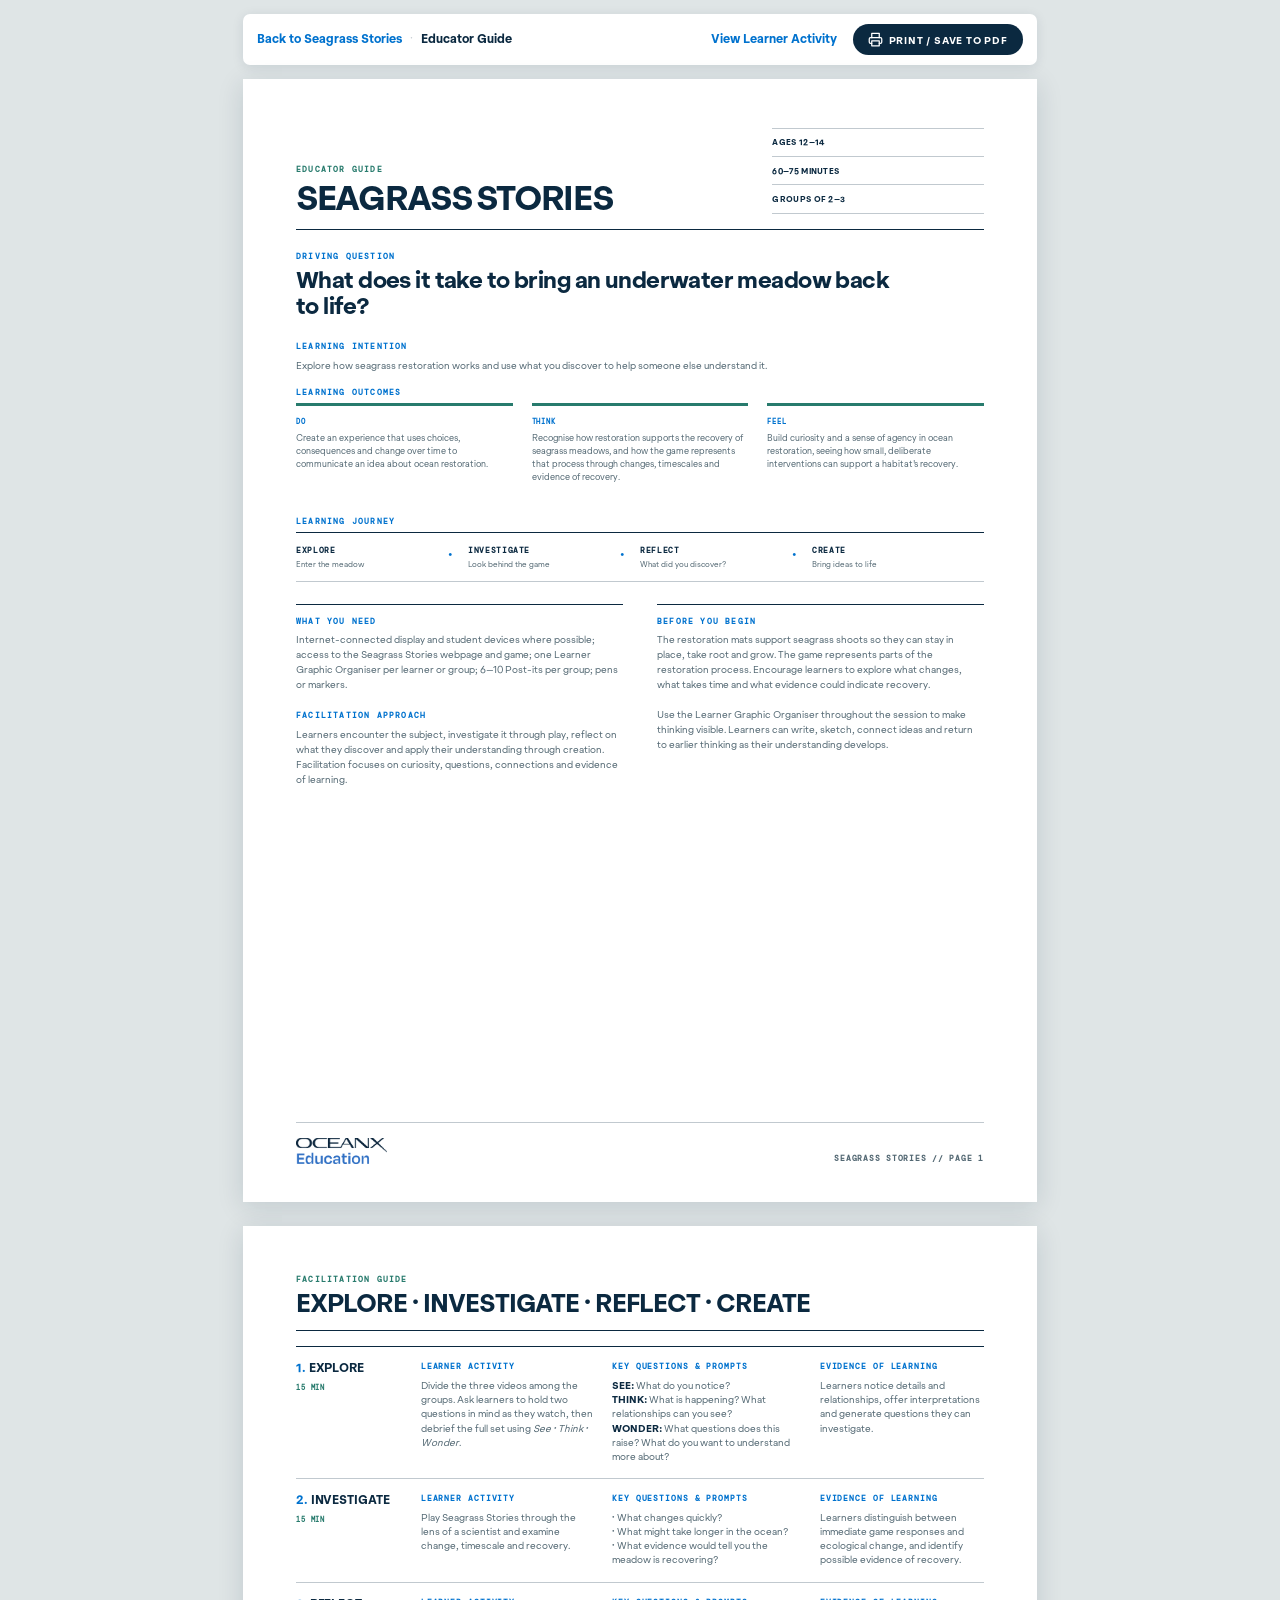
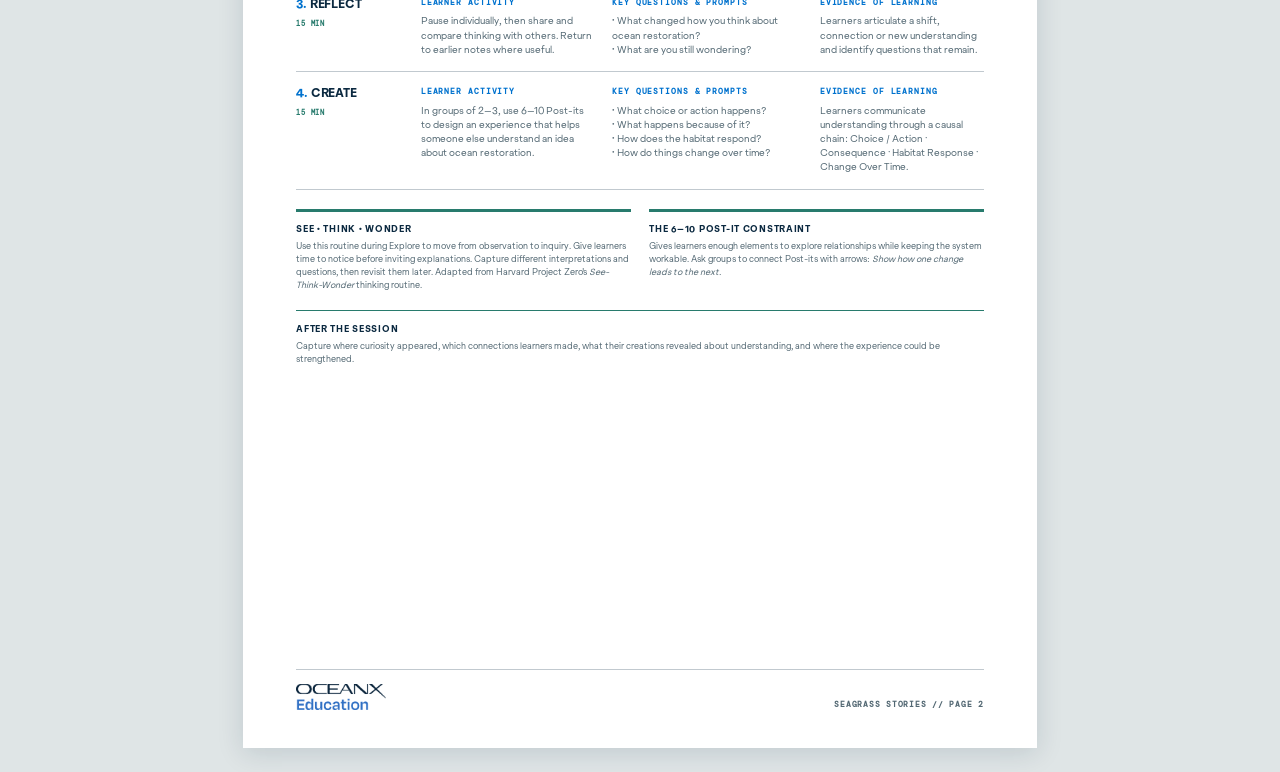
==== commit 0f413bb3: "Refine modular page structure" ====
--- a/educatorguide.html
+++ b/educatorguide.html
@@ -54,7 +54,7 @@
       <div class="section-label">Learning outcomes</div>
       <ul class="bullet-list dtf">
         <li><b>Do</b>Create an experience that uses choices, consequences and change over time to communicate an idea about ocean restoration.</li>
-        <li><b>Think</b>Understand how restoration supports the recovery of seagrass meadows, and how the game represents that process through changes, timescales and evidence of recovery.</li>
+        <li><b>Think</b>Recognise how restoration supports the recovery of seagrass meadows, and how the game represents that process through changes, timescales and evidence of recovery.</li>
         <li><b>Feel</b>Build curiosity and a sense of agency in ocean restoration, seeing how small, deliberate interventions can support a habitat's recovery.</li>
       </ul>
 
@@ -124,7 +124,7 @@
           <div class="phase-card-body">
             <div>
               <div class="col-label">Learner Activity</div>
-              <div class="col-content">In groups, split up the three videos rather than everyone watching all of them, holding two questions in mind as they watch. Debrief the rest using <em>See • Think • Wonder</em>.</div>
+              <div class="col-content">Divide the three videos among the groups. Ask learners to hold two questions in mind as they watch, then debrief the full set using <em>See • Think • Wonder</em>.</div>
             </div>
             <div>
               <div class="col-label">Key Questions & Prompts</div>
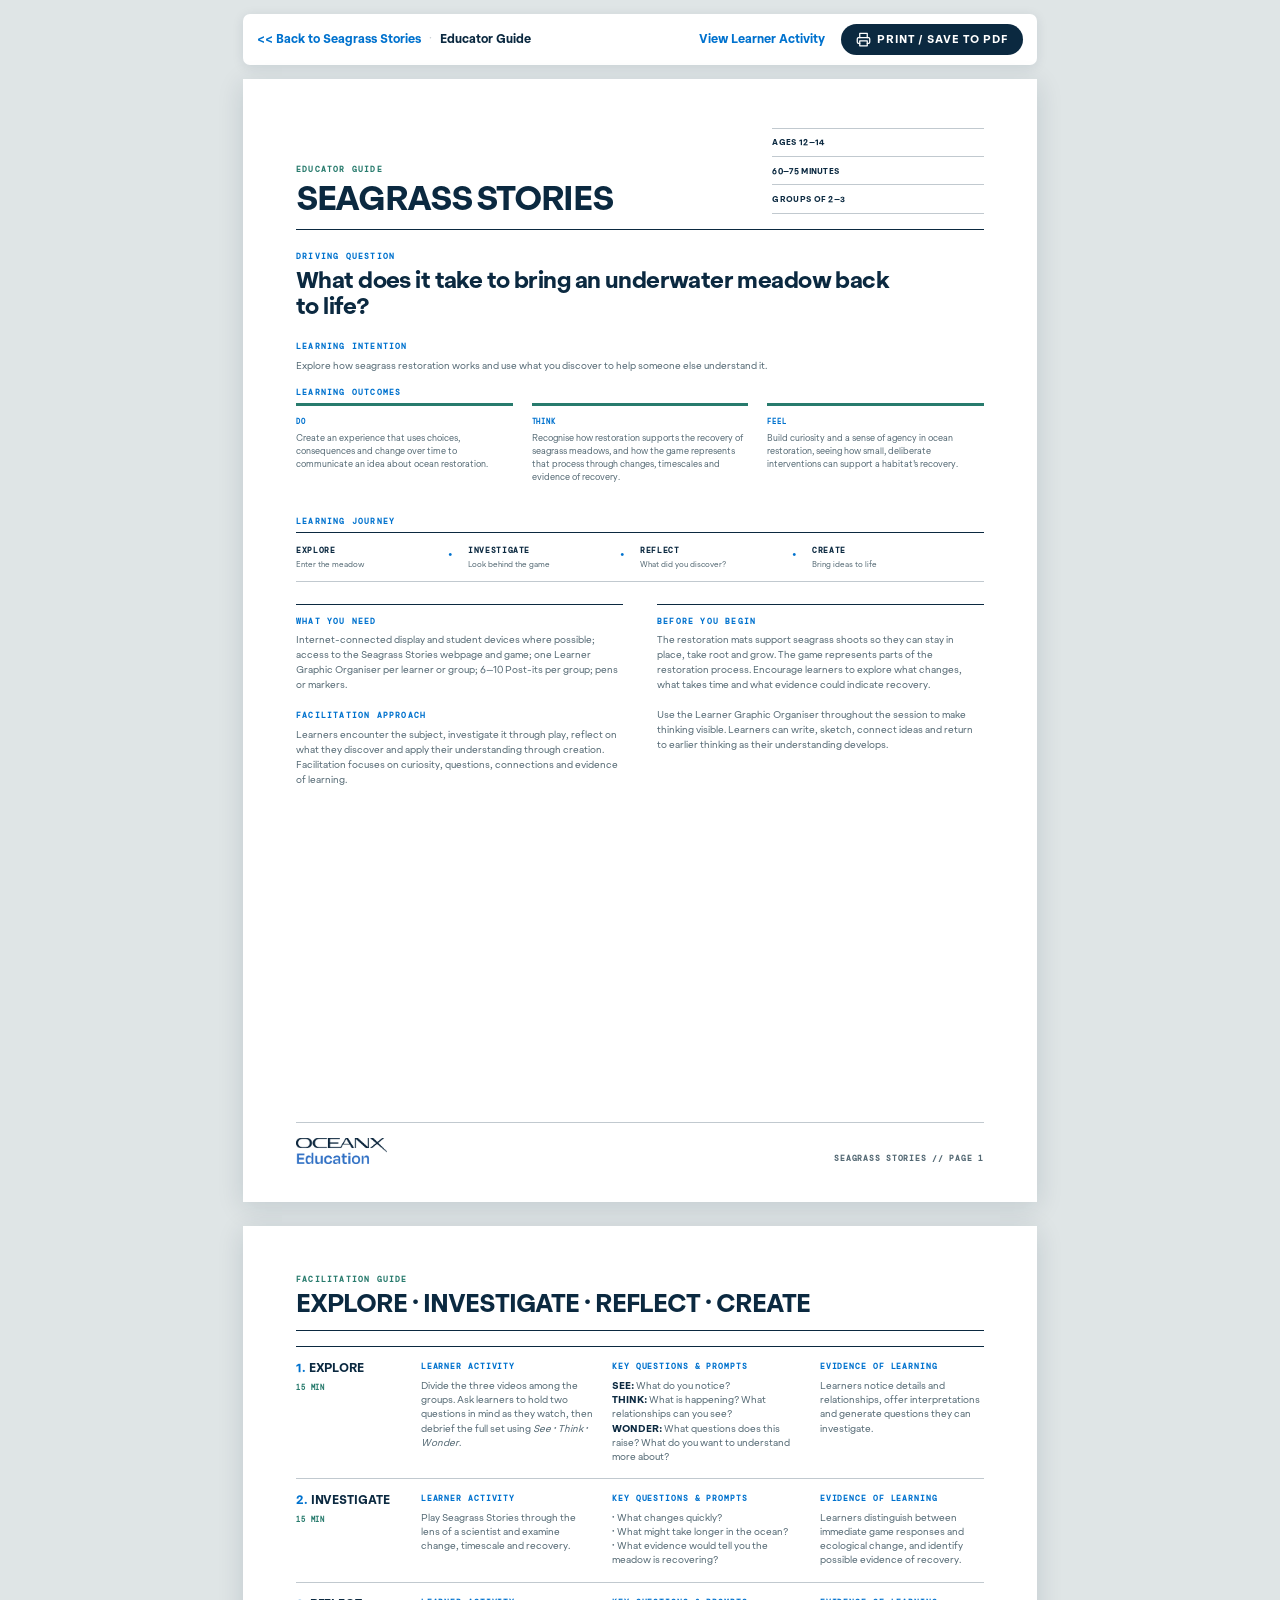
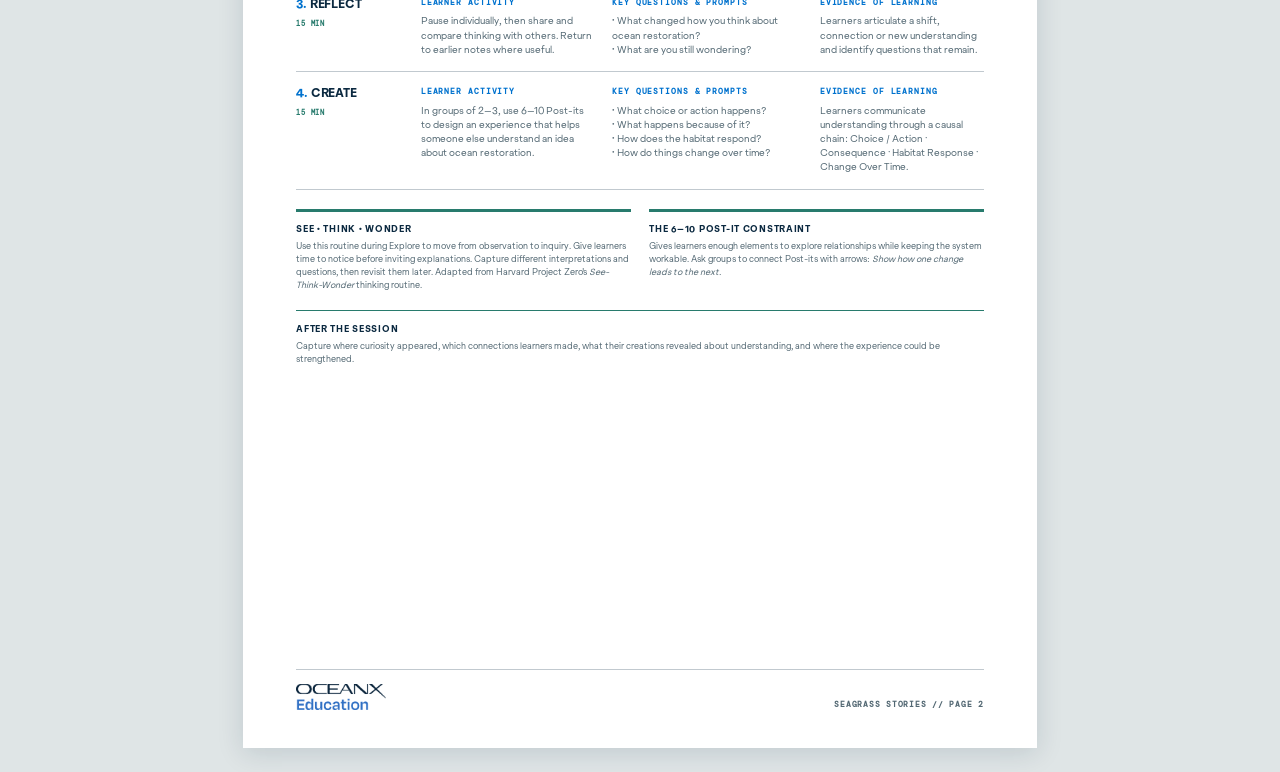
==== commit 8adef849: "Normalize companion document typography" ====
--- a/educatorguide.html
+++ b/educatorguide.html
@@ -8,12 +8,12 @@
   <link rel="stylesheet" href="activity.css">
   <link rel="icon" type="image/svg+xml" href="data:image/svg+xml,%3Csvg xmlns='http://www.w3.org/2000/svg' viewBox='0 0 64 64'%3E%3Crect width='64' height='64' rx='14' fill='%230b2940'/%3E%3Cpath d='M30 55C23 43 23 26 38 9c2 18-1 34-8 46Z' fill='%234fb69c'/%3E%3Cpath d='M30 52c1-15 3-27 7-38' fill='none' stroke='%23d8f1e8' stroke-width='2' stroke-linecap='round'/%3E%3C/svg%3E">
 </head>
-<body>
+<body class="page-guide">
 
   <!-- SCREEN-ONLY ACTION BAR -->
   <aside class="print-action-bar" aria-label="Print controls">
     <nav class="print-nav">
-      <a href="index.html" onclick="if(history.length>1){history.back();return false;}">Back to Seagrass Stories</a>
+      <a href="index.html" onclick="if(history.length>1){history.back();return false;}"><span aria-hidden="true">&lt;&lt;</span> Back to Seagrass Stories</a>
       <span class="sep">·</span><b>Educator Guide</b>
       <a class="switch" href="learneractivity.html">View Learner Activity</a>
     </nav>
--- a/activity.css
+++ b/activity.css
@@ -35,7 +35,7 @@
       max-width: 820px;
       margin: 16px auto 0 auto;
       padding: 10px 16px;
-      background: #ffffff;
+      background: #f3f7f5;
       border: 1px solid var(--border);
       border-left: 4px solid var(--teal);
       border-radius: 6px;
@@ -1649,3 +1649,32 @@
               width: 90px
             }
         }
+
+          @media print {
+            body,
+            .sheet,
+            .investigate,
+            .create,
+            .chain-card,
+            .note-box,
+            .journey-strip {
+              color: #1f2937;
+              background: #fff !important
+            }
+
+            .sheet:last-of-type {
+              break-after: auto;
+              page-break-after: auto
+            }
+          }
+
+    /* Final shared document type scale */
+    .print-action-bar { font-size: 12px; }
+    .print-btn { font-size: 11px; }
+    .page-guide .body-copy,
+    .page-guide .col-content { font-size: 10px; }
+    .page-activity .prompt p,
+    .page-activity .investigate-copy p,
+    .page-activity .block p,
+    .page-activity .chain-card p { font-size: 10px; }
+
